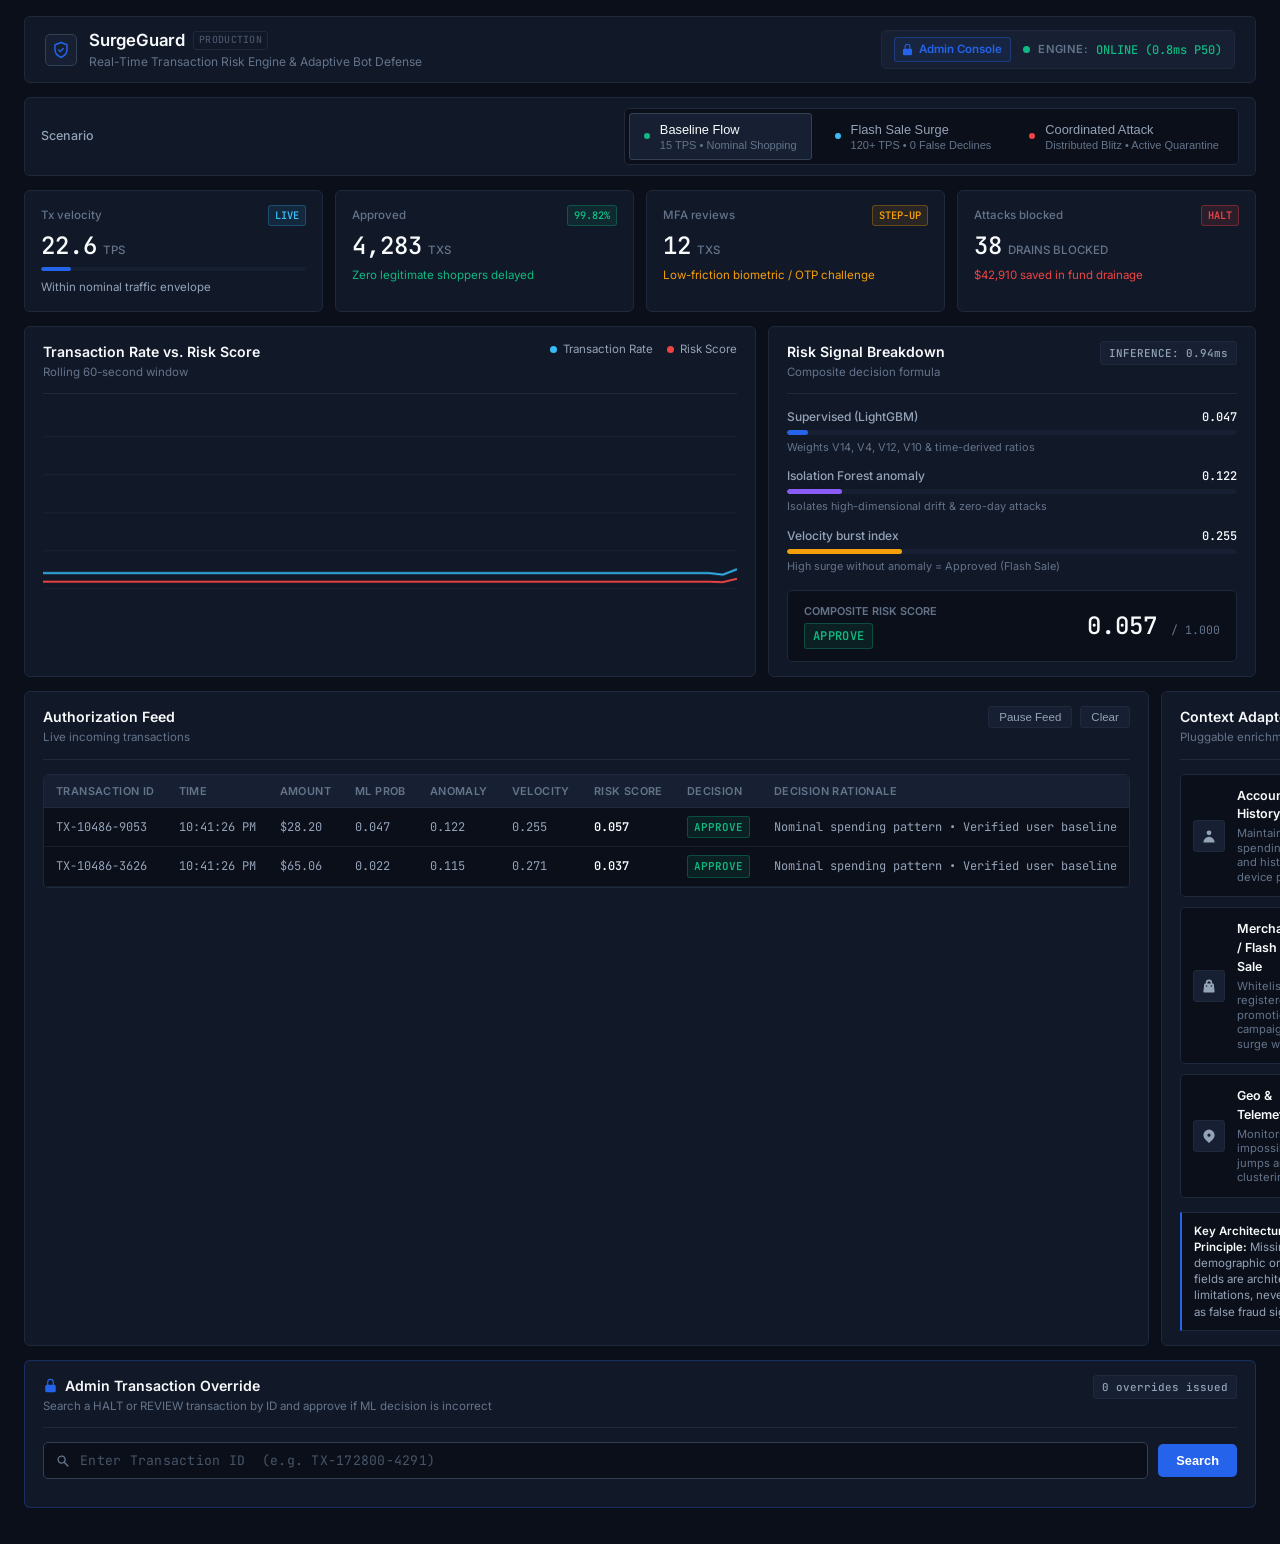
==== src/dashboard/index.html @ 021e2d65 "According to the final requirements" ====
<!DOCTYPE html>
<html lang="en">
<head>
  <meta charset="UTF-8" />
  <meta name="viewport" content="width=device-width, initial-scale=1.0" />
  <title>Securing the Surge — Real-Time Transaction Intelligence</title>
  <link rel="preconnect" href="https://fonts.googleapis.com">
  <link rel="preconnect" href="https://fonts.gstatic.com" crossorigin>
  <link href="https://fonts.googleapis.com/css2?family=Inter:wght@400;500;600;700&family=JetBrains+Mono:wght@400;500;600&display=swap" rel="stylesheet">
  <link rel="stylesheet" href="style.css" />
</head>
<body class="dark-theme">
  <!-- Top Navigation Bar -->
  <header class="navbar">
    <div class="nav-brand">
      <div class="brand-shield" aria-hidden="true">
        <svg viewBox="0 0 24 24" fill="none" stroke="currentColor" stroke-width="2" stroke-linecap="round" stroke-linejoin="round">
          <path d="M12 22s8-4 8-10V5l-8-3-8 3v7c0 6 8 10 8 10z"/>
          <path d="m9 12 2 2 4-4"/>
        </svg>
      </div>
      <div class="brand-text">
        <div class="brand-title-row">
          <h1 class="brand-title">SurgeGuard</h1>
          <span class="brand-env-tag">PRODUCTION</span>
        </div>
        <p class="brand-subtitle">Real-Time Transaction Risk Engine & Adaptive Bot Defense</p>
      </div>
    </div>

    <!-- System Status Bar -->
    <div class="system-status">
      <a id="adminConsoleLink" href="/admin" class="admin-console-link" title="Open Admin Override Console">
        <svg viewBox="0 0 20 20" fill="currentColor" width="13" height="13" aria-hidden="true">
          <path fill-rule="evenodd" d="M10 1a4.5 4.5 0 00-4.5 4.5V9H5a2 2 0 00-2 2v6a2 2 0 002 2h10a2 2 0 002-2v-6a2 2 0 00-2-2h-.5V5.5A4.5 4.5 0 0010 1zm3 8V5.5a3 3 0 10-6 0V9h6z" clip-rule="evenodd" />
        </svg>
        Admin Console
      </a>
      <span class="status-indicator-dot"></span>
      <span class="status-label">ENGINE:</span>
      <span id="engineStatusBadge" class="status-badge">ONLINE (0.8ms P50)</span>
    </div>
  </header>

  <!-- Scenario Control Center Banner -->
  <section class="scenario-panel">
    <div class="scenario-header">
      <div class="scenario-intro">
        <div class="scenario-tag">Scenario</div>
      </div>
      <div class="scenario-buttons" role="tablist">
        <button id="btnScenarioNormal" class="btn-scenario active" data-scenario="normal" role="tab" aria-selected="true">
          <div class="btn-scenario-indicator"></div>
          <div class="btn-content">
            <span class="scenario-btn-name">Baseline Flow</span>
            <span class="scenario-btn-desc">15 TPS • Nominal Shopping</span>
          </div>
        </button>
        <button id="btnScenarioFlashSale" class="btn-scenario" data-scenario="flash_sale" role="tab" aria-selected="false">
          <div class="btn-scenario-indicator indicator-surge"></div>
          <div class="btn-content">
            <span class="scenario-btn-name">Flash Sale Surge</span>
            <span class="scenario-btn-desc">120+ TPS • 0 False Declines</span>
          </div>
        </button>
        <button id="btnScenarioBotAttack" class="btn-scenario" data-scenario="bot_attack" role="tab" aria-selected="false">
          <div class="btn-scenario-indicator indicator-attack"></div>
          <div class="btn-content">
            <span class="scenario-btn-name">Coordinated Attack</span>
            <span class="scenario-btn-desc">Distributed Blitz • Active Quarantine</span>
          </div>
        </button>
      </div>
    </div>
  </section>

  <!-- Key Metrics Dashboard Grid -->
  <main class="dashboard-grid">
    <!-- Row 1: KPI Summary Cards -->
    <div class="kpi-row">
      <div class="kpi-card" id="cardTps">
        <div class="kpi-header">
          <span class="kpi-label">Tx velocity</span>
          <span class="kpi-chip speed">LIVE</span>
        </div>
        <div class="kpi-value-row">
          <span id="kpiTpsValue" class="kpi-number">18.4</span>
          <span class="kpi-unit">TPS</span>
        </div>
        <div class="progress-bar-container">
          <div id="kpiTpsBar" class="progress-bar-fill" style="width: 15%"></div>
        </div>
        <span class="kpi-meta" id="kpiTpsMeta">Within normal nominal envelope</span>
      </div>

      <div class="kpi-card" id="cardApprovals">
        <div class="kpi-header">
          <span class="kpi-label">Approved</span>
          <span class="kpi-chip approved">99.82%</span>
        </div>
        <div class="kpi-value-row">
          <span id="kpiApprovedCount" class="kpi-number">4,281</span>
          <span class="kpi-unit">TXS</span>
        </div>
        <span class="kpi-meta text-emerald">Zero legitimate shoppers delayed</span>
      </div>

      <div class="kpi-card" id="cardReviews">
        <div class="kpi-header">
          <span class="kpi-label">MFA reviews</span>
          <span class="kpi-chip review">STEP-UP</span>
        </div>
        <div class="kpi-value-row">
          <span id="kpiReviewCount" class="kpi-number">12</span>
          <span class="kpi-unit">TXS</span>
        </div>
        <span class="kpi-meta text-amber">Low-friction biometric / OTP challenge</span>
      </div>

      <div class="kpi-card" id="cardHalted">
        <div class="kpi-header">
          <span class="kpi-label">Attacks blocked</span>
          <span class="kpi-chip halt">HALT</span>
        </div>
        <div class="kpi-value-row">
          <span id="kpiHaltedCount" class="kpi-number">38</span>
          <span class="kpi-unit">DRAINS BLOCKED</span>
        </div>
        <span class="kpi-meta text-rose" id="kpiProtectedAmount">$42,910 saved in fund drainage</span>
      </div>
    </div>

    <!-- Row 2: Live Visualization & Tri-Signal Breakdown -->
    <div class="viz-row">
      <!-- Live Velocity & Surge Stream Chart -->
      <div class="glass-panel stream-chart-panel">
        <div class="panel-header">
          <div>
            <h3 class="panel-title">Transaction Rate vs. Risk Score</h3>
            <p class="panel-subtitle">Rolling 60-second window</p>
          </div>
          <div class="chart-legend">
            <span class="legend-item"><span class="legend-dot dot-velocity"></span> Transaction Rate</span>
            <span class="legend-item"><span class="legend-dot dot-risk"></span> Risk Score</span>
          </div>
        </div>
        <div class="canvas-container">
          <canvas id="velocityCanvas" width="700" height="200"></canvas>
        </div>
      </div>

      <!-- Tri-Signal Adaptive Risk Decomposition -->
      <div class="glass-panel risk-engine-panel">
        <div class="panel-header">
          <div>
            <h3 class="panel-title">Risk Signal Breakdown</h3>
            <p class="panel-subtitle">Composite decision formula</p>
          </div>
          <div class="badge-tag">INFERENCE: 0.94ms</div>
        </div>

        <div class="signal-breakdown">
          <div class="signal-item">
            <div class="signal-label-row">
              <span class="signal-name">Supervised (LightGBM)</span>
              <span id="sigMlValue" class="signal-val">0.032</span>
            </div>
            <div class="signal-bar">
              <div id="sigMlBar" class="signal-bar-fill bar-cyan" style="width: 3.2%"></div>
            </div>
            <span class="signal-subtext">Weights V14, V4, V12, V10 & time-derived ratios</span>
          </div>

          <div class="signal-item">
            <div class="signal-label-row">
              <span class="signal-name">Isolation Forest anomaly</span>
              <span id="sigIsoValue" class="signal-val">0.081</span>
            </div>
            <div class="signal-bar">
              <div id="sigIsoBar" class="signal-bar-fill bar-purple" style="width: 8.1%"></div>
            </div>
            <span class="signal-subtext">Isolates high-dimensional drift & zero-day attacks</span>
          </div>

          <div class="signal-item">
            <div class="signal-label-row">
              <span class="signal-name">Velocity burst index</span>
              <span id="sigBurstValue" class="signal-val">0.120</span>
            </div>
            <div class="signal-bar">
              <div id="sigBurstBar" class="signal-bar-fill bar-gold" style="width: 12%"></div>
            </div>
            <span class="signal-subtext">High surge without anomaly = Approved (Flash Sale)</span>
          </div>
        </div>

        <!-- Composite Score Gauge -->
        <div class="composite-score-box">
          <div class="gauge-info">
            <span class="gauge-title">COMPOSITE RISK SCORE</span>
            <span id="gaugeDecisionBadge" class="decision-badge approve">APPROVE</span>
          </div>
          <div class="gauge-big-num">
            <span id="gaugeNumber">0.048</span>
            <span class="gauge-max">/ 1.000</span>
          </div>
        </div>
      </div>
    </div>

    <!-- Row 3: Live Transaction Inspection Stream & Context Adapters -->
    <div class="stream-row">
      <!-- Live Ledger -->
      <div class="glass-panel ledger-panel">
        <div class="panel-header">
          <div>
            <h3 class="panel-title">Authorization Feed</h3>
            <p class="panel-subtitle">Live incoming transactions</p>
          </div>
          <div class="feed-controls">
            <button id="btnPauseStream" class="btn-action">Pause Feed</button>
            <button id="btnClearLedger" class="btn-action">Clear</button>
          </div>
        </div>

        <div class="table-container">
          <table class="ledger-table" id="transactionTable">
            <thead>
              <tr>
                <th>TRANSACTION ID</th>
                <th>TIME</th>
                <th>AMOUNT</th>
                <th>ML PROB</th>
                <th>ANOMALY</th>
                <th>VELOCITY</th>
                <th>RISK SCORE</th>
                <th>DECISION</th>
                <th>DECISION RATIONALE</th>
              </tr>
            </thead>
            <tbody id="transactionTableBody">
              <!-- Dynamically populated by app.js -->
            </tbody>
          </table>
        </div>
      </div>

      <!-- Context Adapters Architecture Card -->
      <div class="glass-panel context-adapters-panel">
        <div class="panel-header">
          <div>
            <h3 class="panel-title">Context Adapters</h3>
            <p class="panel-subtitle">Pluggable enrichment modules</p>
          </div>
        </div>
        <div class="adapter-list">
          <div class="adapter-card active">
            <div class="adapter-icon" aria-hidden="true">
              <svg viewBox="0 0 20 20" fill="currentColor" width="16" height="16">
                <path fill-rule="evenodd" d="M10 9a3 3 0 100-6 3 3 0 000 6zm-7 9a7 7 0 1114 0H3z" clip-rule="evenodd" />
              </svg>
            </div>
            <div class="adapter-info">
              <div class="adapter-title-row">
                <span class="adapter-name">Account History</span>
                <span class="adapter-status">READY</span>
              </div>
              <p class="adapter-desc">Maintains user spending baselines and historical device pairings.</p>
            </div>
          </div>

          <div class="adapter-card active">
            <div class="adapter-icon" aria-hidden="true">
              <svg viewBox="0 0 20 20" fill="currentColor" width="16" height="16">
                <path fill-rule="evenodd" d="M10 2a4 4 0 00-4 4v1H5a1 1 0 00-.994.89l-1 9A1 1 0 004 18h12a1 1 0 00.994-1.11l-1-9A1 1 0 0015 7h-1V6a4 4 0 00-4-4zm2 5V6a2 2 0 10-4 0v1h4zm-6 3a1 1 0 112 0 1 1 0 01-2 0zm7-1a1 1 0 100 2 1 1 0 000-2z" clip-rule="evenodd" />
              </svg>
            </div>
            <div class="adapter-info">
              <div class="adapter-title-row">
                <span class="adapter-name">Merchant / Flash Sale</span>
                <span class="adapter-status status-active">ACTIVE</span>
              </div>
              <p class="adapter-desc">Whitelists registered promotional campaigns and surge windows.</p>
            </div>
          </div>

          <div class="adapter-card active">
            <div class="adapter-icon" aria-hidden="true">
              <svg viewBox="0 0 20 20" fill="currentColor" width="16" height="16">
                <path fill-rule="evenodd" d="M5.05 4.05a7 7 0 119.9 9.9L10 18.9l-4.95-4.95a7 7 0 010-9.9zM10 11a2 2 0 100-4 2 2 0 000 4z" clip-rule="evenodd" />
              </svg>
            </div>
            <div class="adapter-info">
              <div class="adapter-title-row">
                <span class="adapter-name">Geo &amp; Telemetry</span>
                <span class="adapter-status">READY</span>
              </div>
              <p class="adapter-desc">Monitors ASN impossible-speed jumps and proxy clustering.</p>
            </div>
          </div>
        </div>

        <div class="architecture-note">
          <strong>Key Architectural Principle:</strong> Missing demographic or relational fields are architectural limitations, never penalized as false fraud signals.
        </div>
      </div>
    </div>

    <!-- Row 4: Admin Override Panel -->
    <div class="admin-override-section">
      <div class="glass-panel admin-panel">
        <div class="panel-header">
          <div>
            <h3 class="panel-title admin-panel-title">
              <svg class="admin-panel-icon" viewBox="0 0 20 20" fill="currentColor" width="15" height="15" aria-hidden="true">
                <path fill-rule="evenodd" d="M10 1a4.5 4.5 0 00-4.5 4.5V9H5a2 2 0 00-2 2v6a2 2 0 002 2h10a2 2 0 002-2v-6a2 2 0 00-2-2h-.5V5.5A4.5 4.5 0 0010 1zm3 8V5.5a3 3 0 10-6 0V9h6z" clip-rule="evenodd" />
              </svg>
              Admin Transaction Override
            </h3>
            <p class="panel-subtitle">Search a HALT or REVIEW transaction by ID and approve if ML decision is incorrect</p>
          </div>
          <div class="badge-tag" id="adminOverrideCount">0 overrides issued</div>
        </div>

        <!-- Search Row -->
        <div class="admin-search-row">
          <div class="admin-search-input-wrap">
            <svg class="search-icon" viewBox="0 0 20 20" fill="currentColor" width="14" height="14" aria-hidden="true">
              <path fill-rule="evenodd" d="M8 4a4 4 0 100 8 4 4 0 000-8zM2 8a6 6 0 1110.89 3.476l4.817 4.817a1 1 0 01-1.414 1.414l-4.816-4.816A6 6 0 012 8z" clip-rule="evenodd" />
            </svg>
            <input
              id="adminTxIdInput"
              class="admin-search-input"
              type="text"
              placeholder="Enter Transaction ID  (e.g. TX-172800-4291)"
              autocomplete="off"
              spellcheck="false"
            />
          </div>
          <button id="adminSearchBtn" class="btn-admin-search">
            <span id="adminSearchBtnLabel">Search</span>
          </button>
        </div>

        <!-- Result Card (hidden until a lookup is performed) -->
        <div id="adminResultCard" class="admin-result-card" style="display:none;">
          <div class="admin-result-header">
            <div class="admin-result-id-row">
              <span class="admin-result-tx-id" id="adminResultTxId">—</span>
              <span id="adminResultCurrentBadge" class="decision-badge halt">HALT</span>
            </div>
            <div class="admin-result-original-row">
              <span class="admin-result-label">Original ML decision:</span>
              <span id="adminResultOriginalDecision" class="admin-result-original-val">—</span>
            </div>
          </div>

          <div class="admin-result-signals">
            <div class="admin-signal-item">
              <span class="admin-signal-label">ML Fraud Prob</span>
              <span class="admin-signal-val" id="adminResML">—</span>
            </div>
            <div class="admin-signal-item">
              <span class="admin-signal-label">Anomaly Score</span>
              <span class="admin-signal-val" id="adminResAnomaly">—</span>
            </div>
            <div class="admin-signal-item">
              <span class="admin-signal-label">Risk Score</span>
              <span class="admin-signal-val" id="adminResRisk">—</span>
            </div>
            <div class="admin-signal-item">
              <span class="admin-signal-label">Velocity Index</span>
              <span class="admin-signal-val" id="adminResVelocity">—</span>
            </div>
            <div class="admin-signal-item">
              <span class="admin-signal-label">Flagged At (UTC)</span>
              <span class="admin-signal-val" id="adminResFlaggedAt">—</span>
            </div>
            <div class="admin-signal-item">
              <span class="admin-signal-label">Admin Approved</span>
              <span class="admin-signal-val" id="adminResApprovedStatus">No</span>
            </div>
          </div>

          <div class="admin-result-reasons" id="adminResultReasonsWrap">
            <span class="admin-result-label">ML Rationale:</span>
            <ul id="adminResultReasonsList" class="admin-reasons-list"></ul>
          </div>

          <div class="admin-action-row">
            <button id="adminApproveBtn" class="btn-admin-approve">
              <svg viewBox="0 0 20 20" fill="currentColor" width="14" height="14" aria-hidden="true">
                <path fill-rule="evenodd" d="M16.707 5.293a1 1 0 010 1.414l-8 8a1 1 0 01-1.414 0l-4-4a1 1 0 011.414-1.414L8 12.586l7.293-7.293a1 1 0 011.414 0z" clip-rule="evenodd" />
              </svg>
              <span id="adminApproveBtnLabel">Approve Transaction</span>
            </button>
            <span id="adminApproveStatus" class="admin-approve-status"></span>
          </div>
        </div>

        <!-- Error / Info message -->
        <div id="adminMessage" class="admin-message" style="display:none;"></div>
      </div>
    </div>
  </main>

  <script src="app.js"></script>
</body>
</html>
---- src/dashboard/style.css ----
/* -------------------------------------------------------------
   SurgeGuard — Professional Enterprise Transaction Risk Console
   Restrained, high-contrast, human-designed fintech dashboard
   ------------------------------------------------------------- */

:root {
  /* Core Neutral Palette (Solid, High Contrast) */
  --bg-page: #0b0f19;
  --bg-surface: #111827;
  --bg-elevated: #162032;
  --bg-hover: #1c283f;
  
  --border-subtle: #1e293b;
  --border-strong: #334155;
  --border-focus: #3b82f6;

  /* Restrained Functional Semantic Colors (Non-Neon) */
  --primary: #2563eb;
  --primary-hover: #1d4ed8;
  --primary-subtle: rgba(37, 99, 235, 0.12);

  --color-approved: #10b981;
  --bg-approved: rgba(16, 185, 129, 0.10);
  --border-approved: rgba(16, 185, 129, 0.30);

  --color-review: #f59e0b;
  --bg-review: rgba(245, 158, 11, 0.10);
  --border-review: rgba(245, 158, 11, 0.30);

  --color-halt: #ef4444;
  --bg-halt: rgba(239, 68, 68, 0.12);
  --border-halt: rgba(239, 68, 68, 0.35);

  --color-velocity: #38bdf8;
  --bg-velocity: rgba(56, 189, 248, 0.10);

  /* Typography Colors */
  --text-primary: #f8fafc;
  --text-secondary: #94a3b8;
  --text-tertiary: #64748b;
  --text-disabled: #475569;

  /* Typography Stack */
  --font-sans: 'Inter', system-ui, -apple-system, BlinkMacSystemFont, 'Segoe UI', Roboto, sans-serif;
  --font-mono: 'JetBrains Mono', 'SFMono-Regular', Consolas, monospace;

  /* Restrained Geometry (No giant pill shapes) */
  --radius-sm: 3px;
  --radius-md: 5px;
  --radius-lg: 6px;

  /* Elevation (Crisp 1px border with minimal flat shadow) */
  --shadow-sm: 0 1px 2px 0 rgba(0, 0, 0, 0.3);
}

* {
  box-sizing: border-box;
  margin: 0;
  padding: 0;
}

body.dark-theme {
  background-color: var(--bg-page);
  color: var(--text-primary);
  font-family: var(--font-sans);
  font-size: 14px;
  line-height: 1.5;
  min-height: 100vh;
  padding: 16px 24px 36px;
  -webkit-font-smoothing: antialiased;
  -moz-osx-font-smoothing: grayscale;
}

/* Main content grid — no extra styling, just structure */
.dashboard-grid {
  display: flex;
  flex-direction: column;
  gap: 0;
}

/* -------------------------------------------------------------
   Top Navigation Bar (Clean & Professional)
   ------------------------------------------------------------- */
.navbar {
  display: flex;
  justify-content: space-between;
  align-items: center;
  background: var(--bg-surface);
  border: 1px solid var(--border-subtle);
  border-radius: var(--radius-lg);
  padding: 11px 20px;
  margin-bottom: 14px;
  box-shadow: none;
}

.nav-brand {
  display: flex;
  align-items: center;
  gap: 12px;
}

.brand-shield {
  width: 32px;
  height: 32px;
  background: var(--bg-elevated);
  border: 1px solid var(--border-strong);
  border-radius: var(--radius-md);
  display: flex;
  align-items: center;
  justify-content: center;
  color: var(--primary);
}

.brand-shield svg {
  width: 18px;
  height: 18px;
}

.brand-title-row {
  display: flex;
  align-items: center;
  gap: 8px;
}

.brand-title {
  font-size: 1.05rem;
  font-weight: 600;
  color: var(--text-primary);
  letter-spacing: -0.2px;
}

.brand-env-tag {
  font-family: var(--font-mono);
  font-size: 0.62rem;
  font-weight: 500;
  padding: 1px 5px;
  border-radius: var(--radius-sm);
  background: transparent;
  color: var(--text-disabled);
  border: 1px solid var(--border-subtle);
  letter-spacing: 0.3px;
}

.brand-subtitle {
  font-size: 0.75rem;
  color: var(--text-tertiary);
  font-weight: 400;
}

.system-status {
  display: flex;
  align-items: center;
  gap: 8px;
  background: var(--bg-elevated);
  padding: 6px 12px;
  border-radius: var(--radius-md);
  border: 1px solid var(--border-subtle);
}

.admin-console-link {
  display: flex;
  align-items: center;
  gap: 5px;
  font-size: 0.72rem;
  font-weight: 600;
  color: var(--primary);
  text-decoration: none;
  padding: 3px 8px 3px 6px;
  border-radius: var(--radius-sm);
  border: 1px solid rgba(37, 99, 235, 0.35);
  background: rgba(37, 99, 235, 0.08);
  transition: all 0.14s ease;
  margin-right: 4px;
}
.admin-console-link:hover {
  background: rgba(37, 99, 235, 0.18);
  border-color: var(--primary);
}

.status-indicator-dot {
  width: 7px;
  height: 7px;
  background-color: var(--color-approved);
  border-radius: 50%;
}

.status-label {
  font-size: 0.7rem;
  font-weight: 600;
  color: var(--text-tertiary);
  letter-spacing: 0.4px;
}

.status-badge {
  font-family: var(--font-mono);
  font-size: 0.75rem;
  font-weight: 500;
  color: var(--color-approved);
}

/* -------------------------------------------------------------
   Scenario Control Panel (Segmented Practical Toolbar)
   ------------------------------------------------------------- */
/* Scenario toolbar — a narrow strip, not a full card */
.scenario-panel {
  background: var(--bg-surface);
  border: 1px solid var(--border-subtle);
  border-radius: var(--radius-lg);
  padding: 10px 16px;
  margin-bottom: 14px;
  box-shadow: none;
}

.scenario-header {
  display: flex;
  justify-content: space-between;
  align-items: center;
  gap: 16px;
  flex-wrap: wrap;
}

/* Left side: just a short label, no h2 heading needed here */
.scenario-tag {
  font-size: 0.78rem;
  font-weight: 500;
  color: var(--text-secondary);
  letter-spacing: 0;
}

/* Hide the marketing heading/description — the buttons are self-explanatory */
.scenario-title { display: none; }
.scenario-desc { display: none; }

.scenario-buttons {
  display: flex;
  gap: 8px;
  background: var(--bg-page);
  padding: 4px;
  border-radius: var(--radius-md);
  border: 1px solid var(--border-subtle);
}

.btn-scenario {
  display: flex;
  align-items: center;
  gap: 10px;
  background: transparent;
  border: 1px solid transparent;
  color: var(--text-secondary);
  padding: 8px 14px;
  border-radius: var(--radius-sm);
  cursor: pointer;
  transition: all 0.15s ease;
  text-align: left;
}

.btn-scenario:hover {
  background: var(--bg-elevated);
  color: var(--text-primary);
}

.btn-scenario.active {
  background: var(--bg-elevated);
  border-color: var(--border-strong);
  color: var(--text-primary);
  box-shadow: none;
}

.btn-scenario-indicator {
  width: 6px;
  height: 6px;
  border-radius: 50%;
  background: var(--color-approved);
}

.btn-scenario-indicator.indicator-surge {
  background: var(--color-velocity);
}

.btn-scenario-indicator.indicator-attack {
  background: var(--color-halt);
}

.scenario-btn-name {
  display: block;
  font-weight: 500;
  font-size: 0.8rem;
  line-height: 1.2;
}

.scenario-btn-desc {
  display: block;
  font-size: 0.69rem;
  color: var(--text-tertiary);
  margin-top: 1px;
}

/* -------------------------------------------------------------
   KPI Summary Row
   ------------------------------------------------------------- */
.kpi-row {
  display: grid;
  grid-template-columns: repeat(4, 1fr);
  gap: 12px;
  margin-bottom: 14px;
}

@media (max-width: 1024px) {
  .kpi-row {
    grid-template-columns: repeat(2, 1fr);
  }
}

@media (max-width: 640px) {
  .kpi-row {
    grid-template-columns: 1fr;
  }
}

.kpi-card {
  background: var(--bg-surface);
  border: 1px solid var(--border-subtle);
  border-radius: var(--radius-lg);
  padding: 14px 16px;
  box-shadow: none;
}

.kpi-header {
  display: flex;
  justify-content: space-between;
  align-items: center;
  margin-bottom: 8px;
}

/* Sentence-case labels, no all-caps shouting */
.kpi-label {
  font-size: 0.72rem;
  font-weight: 500;
  color: var(--text-tertiary);
  letter-spacing: 0;
}

.kpi-chip {
  font-family: var(--font-mono);
  font-size: 0.65rem;
  font-weight: 600;
  padding: 2px 6px;
  border-radius: var(--radius-sm);
}

.kpi-chip.speed {
  background: var(--bg-velocity);
  color: var(--color-velocity);
  border: 1px solid rgba(56, 189, 248, 0.25);
}

.kpi-chip.approved {
  background: var(--bg-approved);
  color: var(--color-approved);
  border: 1px solid var(--border-approved);
}

.kpi-chip.review {
  background: var(--bg-review);
  color: var(--color-review);
  border: 1px solid var(--border-review);
}

.kpi-chip.halt {
  background: var(--bg-halt);
  color: var(--color-halt);
  border: 1px solid var(--border-halt);
}

.kpi-value-row {
  display: flex;
  align-items: baseline;
  gap: 6px;
  margin-bottom: 8px;
}

.kpi-number {
  font-family: var(--font-mono);
  font-size: 1.5rem;
  font-weight: 500;
  color: var(--text-primary);
  font-variant-numeric: tabular-nums;
  line-height: 1;
}

.kpi-unit {
  font-size: 0.72rem;
  font-weight: 500;
  color: var(--text-tertiary);
}

.progress-bar-container {
  height: 4px;
  background: var(--bg-elevated);
  border-radius: var(--radius-sm);
  overflow: hidden;
  margin-bottom: 8px;
}

.progress-bar-fill {
  height: 100%;
  background: var(--primary);
  border-radius: var(--radius-sm);
  transition: width 0.25s ease;
}

.kpi-meta {
  font-size: 0.72rem;
  color: var(--text-secondary);
  display: block;
}

.text-emerald { color: var(--color-approved); }
.text-amber { color: var(--color-review); }
.text-rose { color: var(--color-halt); }

/* -------------------------------------------------------------
   Viz & Signal Row
   ------------------------------------------------------------- */
.viz-row {
  display: grid;
  grid-template-columns: 1.5fr 1fr;
  gap: 12px;
  margin-bottom: 14px;
}

@media (max-width: 960px) {
  .viz-row {
    grid-template-columns: 1fr;
  }
}

.glass-panel {
  background: var(--bg-surface);
  border: 1px solid var(--border-subtle);
  border-radius: var(--radius-lg);
  padding: 14px 18px;
  box-shadow: none;
}

.panel-header {
  display: flex;
  justify-content: space-between;
  align-items: flex-start;
  margin-bottom: 14px;
  border-bottom: 1px solid var(--border-subtle);
  padding-bottom: 12px;
}

.panel-title {
  font-size: 0.88rem;
  font-weight: 600;
  color: var(--text-primary);
  margin-bottom: 2px;
}

.panel-subtitle {
  font-size: 0.72rem;
  color: var(--text-tertiary);
}

.chart-legend {
  display: flex;
  gap: 14px;
}

.legend-item {
  display: flex;
  align-items: center;
  gap: 6px;
  font-size: 0.72rem;
  color: var(--text-secondary);
}

.legend-dot {
  width: 7px;
  height: 7px;
  border-radius: 50%;
}

.dot-velocity { background: var(--color-velocity); }
.dot-risk { background: var(--color-halt); }

.canvas-container {
  width: 100%;
  height: 190px;
  position: relative;
}

canvas {
  width: 100% !important;
  height: 100% !important;
  display: block;
}

.badge-tag {
  font-family: var(--font-mono);
  font-size: 0.68rem;
  font-weight: 500;
  color: var(--text-secondary);
  background: var(--bg-elevated);
  padding: 3px 8px;
  border-radius: var(--radius-sm);
  border: 1px solid var(--border-subtle);
}

/* Signal Decomposition */
.signal-breakdown {
  display: flex;
  flex-direction: column;
  gap: 12px;
  margin-bottom: 16px;
}

.signal-item {
  display: flex;
  flex-direction: column;
  gap: 4px;
}

.signal-label-row {
  display: flex;
  justify-content: space-between;
  font-size: 0.75rem;
  font-weight: 500;
  color: var(--text-secondary);
}

.signal-val {
  font-family: var(--font-mono);
  color: var(--text-primary);
  font-variant-numeric: tabular-nums;
}

.signal-bar {
  height: 5px;
  background: var(--bg-elevated);
  border-radius: var(--radius-sm);
  overflow: hidden;
}

.signal-bar-fill {
  height: 100%;
  border-radius: var(--radius-sm);
  transition: width 0.2s ease;
}

.bar-cyan { background: var(--primary); }
.bar-purple { background: #8b5cf6; }
.bar-gold { background: var(--color-review); }

.signal-subtext {
  font-size: 0.68rem;
  color: var(--text-tertiary);
}

/* Composite Box */
.composite-score-box {
  background: var(--bg-page);
  border: 1px solid var(--border-subtle);
  border-radius: var(--radius-md);
  padding: 12px 16px;
  display: flex;
  justify-content: space-between;
  align-items: center;
}

.gauge-title {
  display: block;
  font-size: 0.68rem;
  font-weight: 600;
  color: var(--text-tertiary);
  margin-bottom: 4px;
}

.decision-badge {
  display: inline-block;
  font-family: var(--font-mono);
  font-size: 0.75rem;
  font-weight: 600;
  padding: 3px 8px;
  border-radius: var(--radius-sm);
  letter-spacing: 0.3px;
}

.decision-badge.approve {
  background: var(--bg-approved);
  color: var(--color-approved);
  border: 1px solid var(--border-approved);
}

.decision-badge.review {
  background: var(--bg-review);
  color: var(--color-review);
  border: 1px solid var(--border-review);
}

.decision-badge.halt {
  background: var(--bg-halt);
  color: var(--color-halt);
  border: 1px solid var(--border-halt);
}

.gauge-big-num {
  font-family: var(--font-mono);
  font-size: 1.5rem;
  font-weight: 500;
  font-variant-numeric: tabular-nums;
  color: var(--text-primary);
}

.gauge-max {
  font-size: 0.72rem;
  color: var(--text-tertiary);
  font-weight: 400;
}

/* -------------------------------------------------------------
   Stream Row & Table (Enterprise Log Styling)
   ------------------------------------------------------------- */
.stream-row {
  display: grid;
  grid-template-columns: 2fr 1fr;
  gap: 12px;
}

@media (max-width: 1080px) {
  .stream-row {
    grid-template-columns: 1fr;
  }
}

.feed-controls {
  display: flex;
  gap: 8px;
}

.btn-action {
  background: var(--bg-elevated);
  border: 1px solid var(--border-subtle);
  color: var(--text-secondary);
  font-size: 0.72rem;
  font-weight: 500;
  padding: 4px 10px;
  border-radius: var(--radius-sm);
  cursor: pointer;
  transition: all 0.15s ease;
}

.btn-action:hover {
  background: var(--bg-hover);
  border-color: var(--border-strong);
  color: var(--text-primary);
}

.table-container {
  max-height: 380px;
  overflow-y: auto;
  border: 1px solid var(--border-subtle);
  border-radius: var(--radius-md);
  background: var(--bg-page);
}

.ledger-table {
  width: 100%;
  border-collapse: collapse;
  font-size: 0.78rem;
  text-align: left;
}

.ledger-table th {
  background: var(--bg-elevated);
  position: sticky;
  top: 0;
  padding: 8px 12px;
  font-size: 0.68rem;
  font-weight: 600;
  color: var(--text-tertiary);
  letter-spacing: 0.4px;
  border-bottom: 1px solid var(--border-subtle);
  white-space: nowrap;
}

.ledger-table td {
  padding: 8px 12px;
  border-bottom: 1px solid rgba(30, 41, 59, 0.6);
  font-family: var(--font-mono);
  font-size: 0.75rem;
  color: var(--text-secondary);
  font-variant-numeric: tabular-nums;
  white-space: nowrap;
}

.ledger-table tbody tr {
  transition: background-color 0.1s ease;
}

.ledger-table tbody tr:hover {
  background: var(--bg-elevated);
}

.ledger-badge {
  display: inline-block;
  font-size: 0.68rem;
  font-weight: 600;
  padding: 2px 6px;
  border-radius: var(--radius-sm);
}

.ledger-badge.approve {
  background: var(--bg-approved);
  color: var(--color-approved);
  border: 1px solid var(--border-approved);
}

.ledger-badge.review {
  background: var(--bg-review);
  color: var(--color-review);
  border: 1px solid var(--border-review);
}

.ledger-badge.halt {
  background: var(--bg-halt);
  color: var(--color-halt);
  border: 1px solid var(--border-halt);
}

/* Context Adapters Panel */
.adapter-list {
  display: flex;
  flex-direction: column;
  gap: 10px;
  margin-bottom: 14px;
}

.adapter-card {
  display: flex;
  gap: 12px;
  align-items: center;
  background: var(--bg-page);
  border: 1px solid var(--border-subtle);
  border-radius: var(--radius-md);
  padding: 12px;
}

.adapter-icon {
  width: 32px;
  height: 32px;
  background: var(--bg-elevated);
  border: 1px solid var(--border-subtle);
  border-radius: var(--radius-sm);
  display: flex;
  align-items: center;
  justify-content: center;
  color: var(--text-secondary);
  flex-shrink: 0;
}

.adapter-info {
  flex: 1;
}

.adapter-title-row {
  display: flex;
  justify-content: space-between;
  align-items: center;
  margin-bottom: 2px;
}

.adapter-name {
  font-weight: 600;
  font-size: 0.78rem;
  color: var(--text-primary);
}

/* READY = muted neutral, ACTIVE = green */
.adapter-status {
  font-family: var(--font-mono);
  font-size: 0.62rem;
  font-weight: 500;
  color: var(--text-tertiary);
  background: transparent;
  padding: 1px 5px;
  border-radius: var(--radius-sm);
  border: 1px solid var(--border-subtle);
}

.adapter-status.status-active {
  color: var(--color-approved);
  background: var(--bg-approved);
  border-color: var(--border-approved);
}

.adapter-desc {
  font-size: 0.7rem;
  color: var(--text-tertiary);
  line-height: 1.3;
}

.architecture-note {
  background: var(--bg-page);
  border-left: 2px solid var(--primary);
  border-top: 1px solid var(--border-subtle);
  border-right: 1px solid var(--border-subtle);
  border-bottom: 1px solid var(--border-subtle);
  padding: 10px 12px;
  border-radius: 0 var(--radius-sm) var(--radius-sm) 0;
  font-size: 0.72rem;
  color: var(--text-secondary);
  line-height: 1.4;
}

.architecture-note strong {
  color: var(--text-primary);
  font-weight: 600;
}

/* -------------------------------------------------------------
   Admin Override Panel
   ------------------------------------------------------------- */
.admin-override-section {
  margin-top: 14px;
}

.admin-panel {
  border-color: rgba(37, 99, 235, 0.3);
}

.admin-panel-title {
  display: flex;
  align-items: center;
  gap: 7px;
}

.admin-panel-icon {
  color: var(--primary);
  flex-shrink: 0;
}

/* Search Row */
.admin-search-row {
  display: flex;
  gap: 10px;
  align-items: center;
  margin-bottom: 14px;
}

.admin-search-input-wrap {
  flex: 1;
  display: flex;
  align-items: center;
  gap: 10px;
  background: var(--bg-page);
  border: 1px solid var(--border-strong);
  border-radius: var(--radius-md);
  padding: 0 12px;
  transition: border-color 0.15s ease;
}

.admin-search-input-wrap:focus-within {
  border-color: var(--border-focus);
}

.search-icon {
  color: var(--text-tertiary);
  flex-shrink: 0;
}

.admin-search-input {
  flex: 1;
  background: transparent;
  border: none;
  outline: none;
  color: var(--text-primary);
  font-family: var(--font-mono);
  font-size: 0.82rem;
  padding: 9px 0;
  letter-spacing: 0.02em;
}

.admin-search-input::placeholder {
  color: var(--text-disabled);
  font-family: var(--font-mono);
}

.btn-admin-search {
  background: var(--primary);
  color: #fff;
  border: none;
  padding: 9px 18px;
  border-radius: var(--radius-md);
  font-size: 0.8rem;
  font-weight: 600;
  cursor: pointer;
  transition: background 0.15s ease, opacity 0.15s;
  white-space: nowrap;
}

.btn-admin-search:hover {
  background: var(--primary-hover);
}

.btn-admin-search:disabled {
  opacity: 0.5;
  cursor: not-allowed;
}

/* Result Card */
.admin-result-card {
  background: var(--bg-page);
  border: 1px solid var(--border-strong);
  border-radius: var(--radius-md);
  padding: 16px;
  animation: fadeSlideIn 0.2s ease;
}

@keyframes fadeSlideIn {
  from { opacity: 0; transform: translateY(-6px); }
  to   { opacity: 1; transform: translateY(0);    }
}

.admin-result-header {
  margin-bottom: 14px;
  padding-bottom: 12px;
  border-bottom: 1px solid var(--border-subtle);
}

.admin-result-id-row {
  display: flex;
  align-items: center;
  gap: 10px;
  margin-bottom: 6px;
}

.admin-result-tx-id {
  font-family: var(--font-mono);
  font-size: 0.95rem;
  font-weight: 600;
  color: var(--text-primary);
  letter-spacing: 0.04em;
}

.admin-result-original-row {
  display: flex;
  align-items: center;
  gap: 8px;
}

.admin-result-label {
  font-size: 0.72rem;
  color: var(--text-tertiary);
  font-weight: 500;
}

.admin-result-original-val {
  font-family: var(--font-mono);
  font-size: 0.72rem;
  color: var(--text-secondary);
}

/* Signals Grid */
.admin-result-signals {
  display: grid;
  grid-template-columns: repeat(6, 1fr);
  gap: 10px;
  margin-bottom: 14px;
}

@media (max-width: 1100px) {
  .admin-result-signals { grid-template-columns: repeat(3, 1fr); }
}

@media (max-width: 640px) {
  .admin-result-signals { grid-template-columns: repeat(2, 1fr); }
}

.admin-signal-item {
  background: var(--bg-elevated);
  border: 1px solid var(--border-subtle);
  border-radius: var(--radius-sm);
  padding: 8px 10px;
  display: flex;
  flex-direction: column;
  gap: 4px;
}

.admin-signal-label {
  font-size: 0.65rem;
  color: var(--text-tertiary);
  font-weight: 500;
  letter-spacing: 0.2px;
  text-transform: uppercase;
}

.admin-signal-val {
  font-family: var(--font-mono);
  font-size: 0.82rem;
  font-weight: 600;
  color: var(--text-primary);
  font-variant-numeric: tabular-nums;
}

/* Reasons List */
.admin-result-reasons {
  margin-bottom: 16px;
  display: flex;
  flex-direction: column;
  gap: 6px;
}

.admin-reasons-list {
  list-style: none;
  padding: 0;
  display: flex;
  flex-direction: column;
  gap: 4px;
}

.admin-reasons-list li {
  font-size: 0.75rem;
  color: var(--text-secondary);
  padding-left: 14px;
  position: relative;
}

.admin-reasons-list li::before {
  content: '›';
  position: absolute;
  left: 2px;
  color: var(--text-tertiary);
}

/* Approve Action Row */
.admin-action-row {
  display: flex;
  align-items: center;
  gap: 14px;
}

.btn-admin-approve {
  display: flex;
  align-items: center;
  gap: 7px;
  background: rgba(16, 185, 129, 0.12);
  color: var(--color-approved);
  border: 1px solid var(--border-approved);
  padding: 8px 16px;
  border-radius: var(--radius-md);
  font-size: 0.8rem;
  font-weight: 600;
  cursor: pointer;
  transition: background 0.15s ease, box-shadow 0.15s ease;
}

.btn-admin-approve:hover:not(:disabled) {
  background: rgba(16, 185, 129, 0.22);
  box-shadow: 0 0 0 1px var(--color-approved);
}

.btn-admin-approve:disabled {
  opacity: 0.4;
  cursor: not-allowed;
}

.admin-approve-status {
  font-size: 0.75rem;
  color: var(--color-approved);
  font-family: var(--font-mono);
}

/* Error / Info Message Banner */
.admin-message {
  margin-top: 10px;
  padding: 10px 14px;
  border-radius: var(--radius-md);
  font-size: 0.78rem;
  font-family: var(--font-mono);
}

.admin-message.error {
  background: var(--bg-halt);
  color: var(--color-halt);
  border: 1px solid var(--border-halt);
}

.admin-message.info {
  background: rgba(37, 99, 235, 0.10);
  color: #93c5fd;
  border: 1px solid rgba(37, 99, 235, 0.30);
}

/* Decision badge — approved variant (for result card header) */
.decision-badge.approve {
  background: var(--bg-approved);
  color: var(--color-approved);
  border: 1px solid var(--border-approved);
}
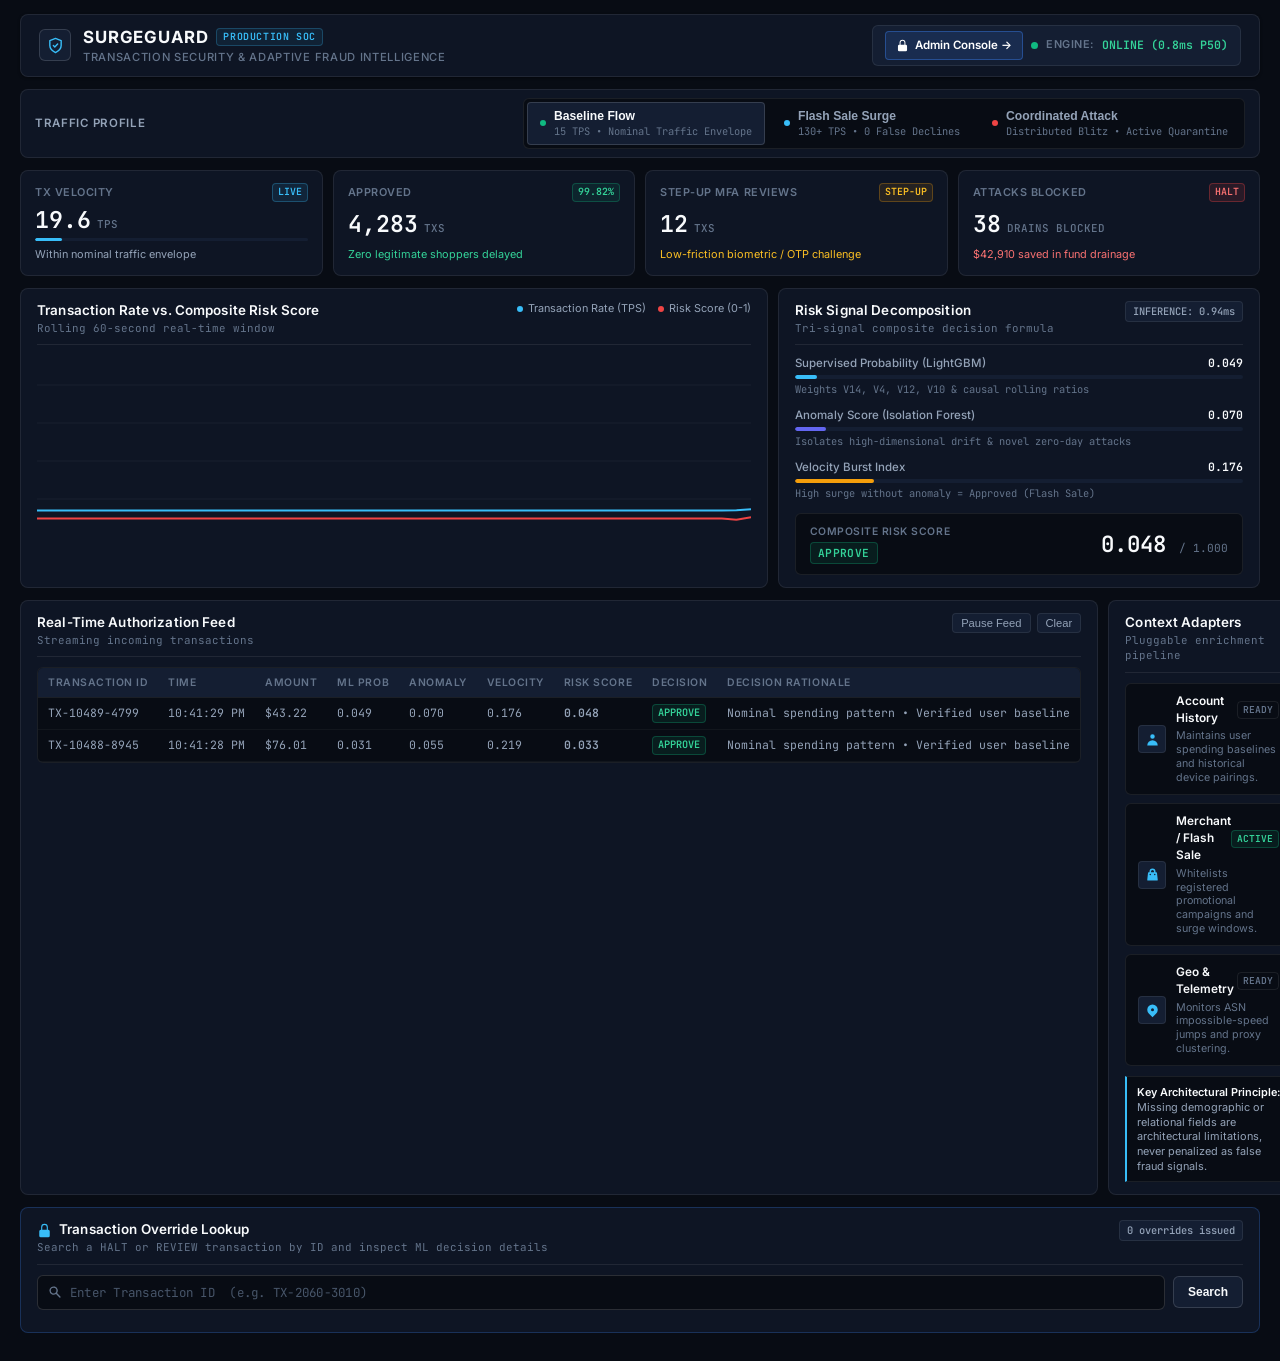
==== commit 22d798f1: "hehe" ====
--- a/src/dashboard/index.html
+++ b/src/dashboard/index.html
@@ -3,13 +3,15 @@
 <head>
   <meta charset="UTF-8" />
   <meta name="viewport" content="width=device-width, initial-scale=1.0" />
-  <title>Securing the Surge — Real-Time Transaction Intelligence</title>
+  <title>SurgeGuard — Real-Time Transaction Security &amp; Fraud Intelligence</title>
+  <meta name="description" content="Production fraud intelligence engine protecting digital transactions during peak e-commerce surge events." />
   <link rel="preconnect" href="https://fonts.googleapis.com">
   <link rel="preconnect" href="https://fonts.gstatic.com" crossorigin>
   <link href="https://fonts.googleapis.com/css2?family=Inter:wght@400;500;600;700&family=JetBrains+Mono:wght@400;500;600&display=swap" rel="stylesheet">
   <link rel="stylesheet" href="style.css" />
 </head>
 <body class="dark-theme">
+
   <!-- Top Navigation Bar -->
   <header class="navbar">
     <div class="nav-brand">
@@ -22,19 +24,19 @@
       <div class="brand-text">
         <div class="brand-title-row">
           <h1 class="brand-title">SurgeGuard</h1>
-          <span class="brand-env-tag">PRODUCTION</span>
-        </div>
-        <p class="brand-subtitle">Real-Time Transaction Risk Engine & Adaptive Bot Defense</p>
-      </div>
-    </div>
-
-    <!-- System Status Bar -->
+          <span class="brand-env-tag">PRODUCTION SOC</span>
+        </div>
+        <p class="brand-subtitle">TRANSACTION SECURITY &amp; ADAPTIVE FRAUD INTELLIGENCE</p>
+      </div>
+    </div>
+
+    <!-- Live Telemetry Status Bar -->
     <div class="system-status">
-      <a id="adminConsoleLink" href="/admin" class="admin-console-link" title="Open Admin Override Console">
+      <a id="adminConsoleLink" href="/admin" class="admin-console-link" title="Open Fraud Operations &amp; Admin Override Console">
         <svg viewBox="0 0 20 20" fill="currentColor" width="13" height="13" aria-hidden="true">
           <path fill-rule="evenodd" d="M10 1a4.5 4.5 0 00-4.5 4.5V9H5a2 2 0 00-2 2v6a2 2 0 002 2h10a2 2 0 002-2v-6a2 2 0 00-2-2h-.5V5.5A4.5 4.5 0 0010 1zm3 8V5.5a3 3 0 10-6 0V9h6z" clip-rule="evenodd" />
         </svg>
-        Admin Console
+        Admin Console &#8594;
       </a>
       <span class="status-indicator-dot"></span>
       <span class="status-label">ENGINE:</span>
@@ -46,21 +48,21 @@
   <section class="scenario-panel">
     <div class="scenario-header">
       <div class="scenario-intro">
-        <div class="scenario-tag">Scenario</div>
+        <span class="scenario-tag">Traffic Profile</span>
       </div>
       <div class="scenario-buttons" role="tablist">
         <button id="btnScenarioNormal" class="btn-scenario active" data-scenario="normal" role="tab" aria-selected="true">
           <div class="btn-scenario-indicator"></div>
           <div class="btn-content">
             <span class="scenario-btn-name">Baseline Flow</span>
-            <span class="scenario-btn-desc">15 TPS • Nominal Shopping</span>
+            <span class="scenario-btn-desc">15 TPS • Nominal Traffic Envelope</span>
           </div>
         </button>
         <button id="btnScenarioFlashSale" class="btn-scenario" data-scenario="flash_sale" role="tab" aria-selected="false">
           <div class="btn-scenario-indicator indicator-surge"></div>
           <div class="btn-content">
             <span class="scenario-btn-name">Flash Sale Surge</span>
-            <span class="scenario-btn-desc">120+ TPS • 0 False Declines</span>
+            <span class="scenario-btn-desc">130+ TPS • 0 False Declines</span>
           </div>
         </button>
         <button id="btnScenarioBotAttack" class="btn-scenario" data-scenario="bot_attack" role="tab" aria-selected="false">
@@ -80,7 +82,7 @@
     <div class="kpi-row">
       <div class="kpi-card" id="cardTps">
         <div class="kpi-header">
-          <span class="kpi-label">Tx velocity</span>
+          <span class="kpi-label">Tx Velocity</span>
           <span class="kpi-chip speed">LIVE</span>
         </div>
         <div class="kpi-value-row">
@@ -90,7 +92,7 @@
         <div class="progress-bar-container">
           <div id="kpiTpsBar" class="progress-bar-fill" style="width: 15%"></div>
         </div>
-        <span class="kpi-meta" id="kpiTpsMeta">Within normal nominal envelope</span>
+        <span class="kpi-meta" id="kpiTpsMeta">Within nominal nominal envelope</span>
       </div>
 
       <div class="kpi-card" id="cardApprovals">
@@ -107,7 +109,7 @@
 
       <div class="kpi-card" id="cardReviews">
         <div class="kpi-header">
-          <span class="kpi-label">MFA reviews</span>
+          <span class="kpi-label">Step-Up MFA Reviews</span>
           <span class="kpi-chip review">STEP-UP</span>
         </div>
         <div class="kpi-value-row">
@@ -119,7 +121,7 @@
 
       <div class="kpi-card" id="cardHalted">
         <div class="kpi-header">
-          <span class="kpi-label">Attacks blocked</span>
+          <span class="kpi-label">Attacks Blocked</span>
           <span class="kpi-chip halt">HALT</span>
         </div>
         <div class="kpi-value-row">
@@ -136,16 +138,16 @@
       <div class="glass-panel stream-chart-panel">
         <div class="panel-header">
           <div>
-            <h3 class="panel-title">Transaction Rate vs. Risk Score</h3>
-            <p class="panel-subtitle">Rolling 60-second window</p>
+            <h3 class="panel-title">Transaction Rate vs. Composite Risk Score</h3>
+            <p class="panel-subtitle">Rolling 60-second real-time window</p>
           </div>
           <div class="chart-legend">
-            <span class="legend-item"><span class="legend-dot dot-velocity"></span> Transaction Rate</span>
-            <span class="legend-item"><span class="legend-dot dot-risk"></span> Risk Score</span>
+            <span class="legend-item"><span class="legend-dot dot-velocity"></span> Transaction Rate (TPS)</span>
+            <span class="legend-item"><span class="legend-dot dot-risk"></span> Risk Score (0-1)</span>
           </div>
         </div>
         <div class="canvas-container">
-          <canvas id="velocityCanvas" width="700" height="200"></canvas>
+          <canvas id="velocityCanvas" width="700" height="180"></canvas>
         </div>
       </div>
 
@@ -153,8 +155,8 @@
       <div class="glass-panel risk-engine-panel">
         <div class="panel-header">
           <div>
-            <h3 class="panel-title">Risk Signal Breakdown</h3>
-            <p class="panel-subtitle">Composite decision formula</p>
+            <h3 class="panel-title">Risk Signal Decomposition</h3>
+            <p class="panel-subtitle">Tri-signal composite decision formula</p>
           </div>
           <div class="badge-tag">INFERENCE: 0.94ms</div>
         </div>
@@ -162,29 +164,29 @@
         <div class="signal-breakdown">
           <div class="signal-item">
             <div class="signal-label-row">
-              <span class="signal-name">Supervised (LightGBM)</span>
+              <span class="signal-name">Supervised Probability (LightGBM)</span>
               <span id="sigMlValue" class="signal-val">0.032</span>
             </div>
             <div class="signal-bar">
               <div id="sigMlBar" class="signal-bar-fill bar-cyan" style="width: 3.2%"></div>
             </div>
-            <span class="signal-subtext">Weights V14, V4, V12, V10 & time-derived ratios</span>
+            <span class="signal-subtext">Weights V14, V4, V12, V10 &amp; causal rolling ratios</span>
           </div>
 
           <div class="signal-item">
             <div class="signal-label-row">
-              <span class="signal-name">Isolation Forest anomaly</span>
+              <span class="signal-name">Anomaly Score (Isolation Forest)</span>
               <span id="sigIsoValue" class="signal-val">0.081</span>
             </div>
             <div class="signal-bar">
               <div id="sigIsoBar" class="signal-bar-fill bar-purple" style="width: 8.1%"></div>
             </div>
-            <span class="signal-subtext">Isolates high-dimensional drift & zero-day attacks</span>
+            <span class="signal-subtext">Isolates high-dimensional drift &amp; novel zero-day attacks</span>
           </div>
 
           <div class="signal-item">
             <div class="signal-label-row">
-              <span class="signal-name">Velocity burst index</span>
+              <span class="signal-name">Velocity Burst Index</span>
               <span id="sigBurstValue" class="signal-val">0.120</span>
             </div>
             <div class="signal-bar">
@@ -197,7 +199,7 @@
         <!-- Composite Score Gauge -->
         <div class="composite-score-box">
           <div class="gauge-info">
-            <span class="gauge-title">COMPOSITE RISK SCORE</span>
+            <span class="gauge-title">Composite Risk Score</span>
             <span id="gaugeDecisionBadge" class="decision-badge approve">APPROVE</span>
           </div>
           <div class="gauge-big-num">
@@ -214,8 +216,8 @@
       <div class="glass-panel ledger-panel">
         <div class="panel-header">
           <div>
-            <h3 class="panel-title">Authorization Feed</h3>
-            <p class="panel-subtitle">Live incoming transactions</p>
+            <h3 class="panel-title">Real-Time Authorization Feed</h3>
+            <p class="panel-subtitle">Streaming incoming transactions</p>
           </div>
           <div class="feed-controls">
             <button id="btnPauseStream" class="btn-action">Pause Feed</button>
@@ -250,13 +252,13 @@
         <div class="panel-header">
           <div>
             <h3 class="panel-title">Context Adapters</h3>
-            <p class="panel-subtitle">Pluggable enrichment modules</p>
+            <p class="panel-subtitle">Pluggable enrichment pipeline</p>
           </div>
         </div>
         <div class="adapter-list">
           <div class="adapter-card active">
             <div class="adapter-icon" aria-hidden="true">
-              <svg viewBox="0 0 20 20" fill="currentColor" width="16" height="16">
+              <svg viewBox="0 0 20 20" fill="currentColor" width="15" height="15">
                 <path fill-rule="evenodd" d="M10 9a3 3 0 100-6 3 3 0 000 6zm-7 9a7 7 0 1114 0H3z" clip-rule="evenodd" />
               </svg>
             </div>
@@ -271,7 +273,7 @@
 
           <div class="adapter-card active">
             <div class="adapter-icon" aria-hidden="true">
-              <svg viewBox="0 0 20 20" fill="currentColor" width="16" height="16">
+              <svg viewBox="0 0 20 20" fill="currentColor" width="15" height="15">
                 <path fill-rule="evenodd" d="M10 2a4 4 0 00-4 4v1H5a1 1 0 00-.994.89l-1 9A1 1 0 004 18h12a1 1 0 00.994-1.11l-1-9A1 1 0 0015 7h-1V6a4 4 0 00-4-4zm2 5V6a2 2 0 10-4 0v1h4zm-6 3a1 1 0 112 0 1 1 0 01-2 0zm7-1a1 1 0 100 2 1 1 0 000-2z" clip-rule="evenodd" />
               </svg>
             </div>
@@ -286,7 +288,7 @@
 
           <div class="adapter-card active">
             <div class="adapter-icon" aria-hidden="true">
-              <svg viewBox="0 0 20 20" fill="currentColor" width="16" height="16">
+              <svg viewBox="0 0 20 20" fill="currentColor" width="15" height="15">
                 <path fill-rule="evenodd" d="M5.05 4.05a7 7 0 119.9 9.9L10 18.9l-4.95-4.95a7 7 0 010-9.9zM10 11a2 2 0 100-4 2 2 0 000 4z" clip-rule="evenodd" />
               </svg>
             </div>
@@ -306,7 +308,7 @@
       </div>
     </div>
 
-    <!-- Row 4: Admin Override Panel -->
+    <!-- Row 4: Admin Quick Lookup Panel -->
     <div class="admin-override-section">
       <div class="glass-panel admin-panel">
         <div class="panel-header">
@@ -315,9 +317,9 @@
               <svg class="admin-panel-icon" viewBox="0 0 20 20" fill="currentColor" width="15" height="15" aria-hidden="true">
                 <path fill-rule="evenodd" d="M10 1a4.5 4.5 0 00-4.5 4.5V9H5a2 2 0 00-2 2v6a2 2 0 002 2h10a2 2 0 002-2v-6a2 2 0 00-2-2h-.5V5.5A4.5 4.5 0 0010 1zm3 8V5.5a3 3 0 10-6 0V9h6z" clip-rule="evenodd" />
               </svg>
-              Admin Transaction Override
+              Transaction Override Lookup
             </h3>
-            <p class="panel-subtitle">Search a HALT or REVIEW transaction by ID and approve if ML decision is incorrect</p>
+            <p class="panel-subtitle">Search a HALT or REVIEW transaction by ID and inspect ML decision details</p>
           </div>
           <div class="badge-tag" id="adminOverrideCount">0 overrides issued</div>
         </div>
@@ -332,7 +334,7 @@
               id="adminTxIdInput"
               class="admin-search-input"
               type="text"
-              placeholder="Enter Transaction ID  (e.g. TX-172800-4291)"
+              placeholder="Enter Transaction ID  (e.g. TX-2060-3010)"
               autocomplete="off"
               spellcheck="false"
             />
--- a/src/dashboard/style.css
+++ b/src/dashboard/style.css
@@ -1,40 +1,48 @@
-/* -------------------------------------------------------------
-   SurgeGuard — Professional Enterprise Transaction Risk Console
-   Restrained, high-contrast, human-designed fintech dashboard
-   ------------------------------------------------------------- */
+/* ==========================================================================
+   SurgeGuard — Banking Transaction Security & Fraud Intelligence Console
+   Enterprise SOC / Financial Risk Management Design System
+   ========================================================================== */
 
 :root {
-  /* Core Neutral Palette (Solid, High Contrast) */
-  --bg-page: #0b0f19;
-  --bg-surface: #111827;
-  --bg-elevated: #162032;
-  --bg-hover: #1c283f;
-  
-  --border-subtle: #1e293b;
-  --border-strong: #334155;
+  /* Surface & Base Hierarchy (Deep charcoal & navy institutional palette) */
+  --bg-page: #080c14;
+  --bg-surface: #0e1524;
+  --bg-surface-elevated: #141e32;
+  --bg-surface-hover: #1a2740;
+  --bg-surface-active: #20304e;
+  --bg-input: #0a0f1a;
+
+  /* Restrained Low-Contrast Borders */
+  --border-subtle: rgba(255, 255, 255, 0.08);
+  --border-medium: rgba(255, 255, 255, 0.14);
+  --border-strong: rgba(255, 255, 255, 0.22);
   --border-focus: #3b82f6;
 
-  /* Restrained Functional Semantic Colors (Non-Neon) */
-  --primary: #2563eb;
-  --primary-hover: #1d4ed8;
-  --primary-subtle: rgba(37, 99, 235, 0.12);
-
+  /* Semantic Banking Functional Palette (Strictly Informative, Non-Neon) */
   --color-approved: #10b981;
   --bg-approved: rgba(16, 185, 129, 0.10);
-  --border-approved: rgba(16, 185, 129, 0.30);
+  --border-approved: rgba(16, 185, 129, 0.28);
+  --text-approved: #34d399;
 
   --color-review: #f59e0b;
   --bg-review: rgba(245, 158, 11, 0.10);
-  --border-review: rgba(245, 158, 11, 0.30);
+  --border-review: rgba(245, 158, 11, 0.28);
+  --text-review: #fbbf24;
 
   --color-halt: #ef4444;
   --bg-halt: rgba(239, 68, 68, 0.12);
-  --border-halt: rgba(239, 68, 68, 0.35);
+  --border-halt: rgba(239, 68, 68, 0.32);
+  --text-halt: #f87171;
 
   --color-velocity: #38bdf8;
   --bg-velocity: rgba(56, 189, 248, 0.10);
-
-  /* Typography Colors */
+  --border-velocity: rgba(56, 189, 248, 0.28);
+
+  --color-system: #6366f1;
+  --bg-system: rgba(99, 102, 241, 0.10);
+  --border-system: rgba(99, 102, 241, 0.28);
+
+  /* High-Contrast Crisp Typography */
   --text-primary: #f8fafc;
   --text-secondary: #94a3b8;
   --text-tertiary: #64748b;
@@ -44,15 +52,18 @@
   --font-sans: 'Inter', system-ui, -apple-system, BlinkMacSystemFont, 'Segoe UI', Roboto, sans-serif;
   --font-mono: 'JetBrains Mono', 'SFMono-Regular', Consolas, monospace;
 
-  /* Restrained Geometry (No giant pill shapes) */
-  --radius-sm: 3px;
-  --radius-md: 5px;
-  --radius-lg: 6px;
-
-  /* Elevation (Crisp 1px border with minimal flat shadow) */
-  --shadow-sm: 0 1px 2px 0 rgba(0, 0, 0, 0.3);
-}
-
+  /* Geometry & Elevation */
+  --radius-sm: 4px;
+  --radius-md: 6px;
+  --radius-lg: 8px;
+  --shadow-subtle: 0 1px 3px 0 rgba(0, 0, 0, 0.4);
+  --shadow-panel: 0 4px 12px -2px rgba(0, 0, 0, 0.5);
+  --shadow-modal: 0 20px 45px -5px rgba(0, 0, 0, 0.8), 0 0 0 1px rgba(255, 255, 255, 0.1);
+}
+
+/* -------------------------------------------------------------
+   Global Resets & Foundation
+   ------------------------------------------------------------- */
 * {
   box-sizing: border-box;
   margin: 0;
@@ -63,23 +74,32 @@
   background-color: var(--bg-page);
   color: var(--text-primary);
   font-family: var(--font-sans);
-  font-size: 14px;
-  line-height: 1.5;
+  font-size: 13px;
+  line-height: 1.45;
   min-height: 100vh;
-  padding: 16px 24px 36px;
+  padding: 14px 20px 28px;
   -webkit-font-smoothing: antialiased;
   -moz-osx-font-smoothing: grayscale;
 }
 
-/* Main content grid — no extra styling, just structure */
-.dashboard-grid {
-  display: flex;
-  flex-direction: column;
-  gap: 0;
+/* Scrollbar Customization */
+::-webkit-scrollbar {
+  width: 6px;
+  height: 6px;
+}
+::-webkit-scrollbar-track {
+  background: var(--bg-page);
+}
+::-webkit-scrollbar-thumb {
+  background: var(--border-medium);
+  border-radius: var(--radius-sm);
+}
+::-webkit-scrollbar-thumb:hover {
+  background: var(--text-tertiary);
 }
 
 /* -------------------------------------------------------------
-   Top Navigation Bar (Clean & Professional)
+   Top Navigation Bar (Enterprise SOC Header)
    ------------------------------------------------------------- */
 .navbar {
   display: flex;
@@ -88,9 +108,9 @@
   background: var(--bg-surface);
   border: 1px solid var(--border-subtle);
   border-radius: var(--radius-lg);
-  padding: 11px 20px;
-  margin-bottom: 14px;
-  box-shadow: none;
+  padding: 10px 18px;
+  margin-bottom: 12px;
+  box-shadow: var(--shadow-subtle);
 }
 
 .nav-brand {
@@ -102,18 +122,18 @@
 .brand-shield {
   width: 32px;
   height: 32px;
-  background: var(--bg-elevated);
-  border: 1px solid var(--border-strong);
+  background: var(--bg-surface-elevated);
+  border: 1px solid var(--border-medium);
   border-radius: var(--radius-md);
   display: flex;
   align-items: center;
   justify-content: center;
-  color: var(--primary);
+  color: var(--color-velocity);
 }
 
 .brand-shield svg {
-  width: 18px;
-  height: 18px;
+  width: 17px;
+  height: 17px;
 }
 
 .brand-title-row {
@@ -124,57 +144,83 @@
 
 .brand-title {
   font-size: 1.05rem;
-  font-weight: 600;
-  color: var(--text-primary);
-  letter-spacing: -0.2px;
+  font-weight: 700;
+  color: var(--text-primary);
+  letter-spacing: 0.05em;
+  text-transform: uppercase;
 }
 
 .brand-env-tag {
   font-family: var(--font-mono);
   font-size: 0.62rem;
+  font-weight: 600;
+  padding: 1px 6px;
+  border-radius: var(--radius-sm);
+  background: rgba(56, 189, 248, 0.08);
+  color: var(--color-velocity);
+  border: 1px solid rgba(56, 189, 248, 0.25);
+  letter-spacing: 0.06em;
+}
+
+.brand-subtitle {
+  font-size: 0.70rem;
+  color: var(--text-tertiary);
   font-weight: 500;
-  padding: 1px 5px;
-  border-radius: var(--radius-sm);
-  background: transparent;
-  color: var(--text-disabled);
-  border: 1px solid var(--border-subtle);
-  letter-spacing: 0.3px;
-}
-
-.brand-subtitle {
-  font-size: 0.75rem;
-  color: var(--text-tertiary);
-  font-weight: 400;
-}
-
+  letter-spacing: 0.06em;
+  text-transform: uppercase;
+}
+
+/* System Status & Navigation Actions */
 .system-status {
   display: flex;
   align-items: center;
   gap: 8px;
-  background: var(--bg-elevated);
-  padding: 6px 12px;
+  background: var(--bg-surface-elevated);
+  padding: 5px 12px;
   border-radius: var(--radius-md);
   border: 1px solid var(--border-subtle);
 }
 
+.telemetry-chip {
+  display: inline-flex;
+  align-items: center;
+  gap: 5px;
+  font-size: 0.68rem;
+  font-family: var(--font-mono);
+  color: var(--text-secondary);
+  padding: 2px 6px;
+  border-radius: var(--radius-sm);
+  background: rgba(255, 255, 255, 0.03);
+  border: 1px solid var(--border-subtle);
+}
+
+.telemetry-dot {
+  width: 6px;
+  height: 6px;
+  border-radius: 50%;
+  background: var(--color-approved);
+}
+.telemetry-dot.amber { background: var(--color-review); }
+.telemetry-dot.rose  { background: var(--color-halt); }
+
 .admin-console-link {
-  display: flex;
-  align-items: center;
-  gap: 5px;
+  display: inline-flex;
+  align-items: center;
+  gap: 6px;
   font-size: 0.72rem;
   font-weight: 600;
-  color: var(--primary);
+  color: #fff;
   text-decoration: none;
-  padding: 3px 8px 3px 6px;
-  border-radius: var(--radius-sm);
-  border: 1px solid rgba(37, 99, 235, 0.35);
-  background: rgba(37, 99, 235, 0.08);
-  transition: all 0.14s ease;
-  margin-right: 4px;
+  padding: 5px 10px;
+  border-radius: var(--radius-sm);
+  border: 1px solid rgba(59, 130, 246, 0.4);
+  background: rgba(59, 130, 246, 0.15);
+  transition: all 0.15s ease;
 }
 .admin-console-link:hover {
-  background: rgba(37, 99, 235, 0.18);
-  border-color: var(--primary);
+  background: rgba(59, 130, 246, 0.25);
+  border-color: #3b82f6;
+  color: #fff;
 }
 
 .status-indicator-dot {
@@ -185,85 +231,85 @@
 }
 
 .status-label {
-  font-size: 0.7rem;
-  font-weight: 600;
-  color: var(--text-tertiary);
-  letter-spacing: 0.4px;
+  font-size: 0.68rem;
+  font-weight: 600;
+  color: var(--text-tertiary);
+  letter-spacing: 0.05em;
+  text-transform: uppercase;
 }
 
 .status-badge {
   font-family: var(--font-mono);
-  font-size: 0.75rem;
-  font-weight: 500;
-  color: var(--color-approved);
+  font-size: 0.72rem;
+  font-weight: 600;
+  color: var(--text-approved);
 }
 
 /* -------------------------------------------------------------
-   Scenario Control Panel (Segmented Practical Toolbar)
+   Scenario Control Panel (Restrained Segmented Bar)
    ------------------------------------------------------------- */
-/* Scenario toolbar — a narrow strip, not a full card */
 .scenario-panel {
   background: var(--bg-surface);
   border: 1px solid var(--border-subtle);
   border-radius: var(--radius-lg);
-  padding: 10px 16px;
-  margin-bottom: 14px;
-  box-shadow: none;
+  padding: 8px 14px;
+  margin-bottom: 12px;
 }
 
 .scenario-header {
   display: flex;
   justify-content: space-between;
   align-items: center;
-  gap: 16px;
+  gap: 14px;
   flex-wrap: wrap;
 }
 
-/* Left side: just a short label, no h2 heading needed here */
+.scenario-intro {
+  display: flex;
+  align-items: center;
+  gap: 8px;
+}
+
 .scenario-tag {
-  font-size: 0.78rem;
-  font-weight: 500;
+  font-size: 0.72rem;
+  font-weight: 600;
   color: var(--text-secondary);
-  letter-spacing: 0;
-}
-
-/* Hide the marketing heading/description — the buttons are self-explanatory */
-.scenario-title { display: none; }
-.scenario-desc { display: none; }
+  text-transform: uppercase;
+  letter-spacing: 0.06em;
+}
 
 .scenario-buttons {
   display: flex;
+  gap: 6px;
+  background: var(--bg-page);
+  padding: 3px;
+  border-radius: var(--radius-md);
+  border: 1px solid var(--border-subtle);
+}
+
+.btn-scenario {
+  display: flex;
+  align-items: center;
   gap: 8px;
-  background: var(--bg-page);
-  padding: 4px;
-  border-radius: var(--radius-md);
-  border: 1px solid var(--border-subtle);
-}
-
-.btn-scenario {
-  display: flex;
-  align-items: center;
-  gap: 10px;
   background: transparent;
   border: 1px solid transparent;
   color: var(--text-secondary);
-  padding: 8px 14px;
+  padding: 6px 12px;
   border-radius: var(--radius-sm);
   cursor: pointer;
-  transition: all 0.15s ease;
+  transition: all 0.12s ease;
   text-align: left;
 }
 
 .btn-scenario:hover {
-  background: var(--bg-elevated);
+  background: var(--bg-surface-elevated);
   color: var(--text-primary);
 }
 
 .btn-scenario.active {
-  background: var(--bg-elevated);
-  border-color: var(--border-strong);
-  color: var(--text-primary);
-  box-shadow: none;
+  background: var(--bg-surface-elevated);
+  border-color: var(--border-medium);
+  color: var(--text-primary);
 }
 
 .btn-scenario-indicator {
@@ -283,92 +329,95 @@
 
 .scenario-btn-name {
   display: block;
-  font-weight: 500;
-  font-size: 0.8rem;
+  font-weight: 600;
+  font-size: 0.76rem;
   line-height: 1.2;
 }
 
 .scenario-btn-desc {
   display: block;
-  font-size: 0.69rem;
-  color: var(--text-tertiary);
+  font-size: 0.65rem;
+  color: var(--text-tertiary);
+  font-family: var(--font-mono);
   margin-top: 1px;
 }
 
 /* -------------------------------------------------------------
-   KPI Summary Row
+   KPI Summary Grid
    ------------------------------------------------------------- */
 .kpi-row {
   display: grid;
   grid-template-columns: repeat(4, 1fr);
-  gap: 12px;
-  margin-bottom: 14px;
-}
-
-@media (max-width: 1024px) {
-  .kpi-row {
-    grid-template-columns: repeat(2, 1fr);
-  }
-}
-
+  gap: 10px;
+  margin-bottom: 12px;
+}
+
+@media (max-width: 1080px) {
+  .kpi-row { grid-template-columns: repeat(2, 1fr); }
+}
 @media (max-width: 640px) {
-  .kpi-row {
-    grid-template-columns: 1fr;
-  }
+  .kpi-row { grid-template-columns: 1fr; }
 }
 
 .kpi-card {
   background: var(--bg-surface);
   border: 1px solid var(--border-subtle);
   border-radius: var(--radius-lg);
-  padding: 14px 16px;
-  box-shadow: none;
+  padding: 12px 14px;
+  display: flex;
+  flex-direction: column;
+  justify-content: space-between;
+  transition: border-color 0.15s ease;
+}
+
+.kpi-card:hover {
+  border-color: var(--border-medium);
 }
 
 .kpi-header {
   display: flex;
   justify-content: space-between;
   align-items: center;
-  margin-bottom: 8px;
-}
-
-/* Sentence-case labels, no all-caps shouting */
+  margin-bottom: 6px;
+}
+
 .kpi-label {
-  font-size: 0.72rem;
-  font-weight: 500;
-  color: var(--text-tertiary);
-  letter-spacing: 0;
+  font-size: 0.68rem;
+  font-weight: 600;
+  color: var(--text-tertiary);
+  text-transform: uppercase;
+  letter-spacing: 0.05em;
 }
 
 .kpi-chip {
   font-family: var(--font-mono);
-  font-size: 0.65rem;
-  font-weight: 600;
-  padding: 2px 6px;
+  font-size: 0.62rem;
+  font-weight: 600;
+  padding: 1px 5px;
   border-radius: var(--radius-sm);
 }
 
 .kpi-chip.speed {
   background: var(--bg-velocity);
   color: var(--color-velocity);
-  border: 1px solid rgba(56, 189, 248, 0.25);
+  border: 1px solid var(--border-velocity);
 }
 
 .kpi-chip.approved {
   background: var(--bg-approved);
-  color: var(--color-approved);
+  color: var(--text-approved);
   border: 1px solid var(--border-approved);
 }
 
 .kpi-chip.review {
   background: var(--bg-review);
-  color: var(--color-review);
+  color: var(--text-review);
   border: 1px solid var(--border-review);
 }
 
 .kpi-chip.halt {
   background: var(--bg-halt);
-  color: var(--color-halt);
+  color: var(--text-halt);
   border: 1px solid var(--border-halt);
 }
 
@@ -376,119 +425,117 @@
   display: flex;
   align-items: baseline;
   gap: 6px;
-  margin-bottom: 8px;
+  margin-bottom: 6px;
 }
 
 .kpi-number {
   font-family: var(--font-mono);
-  font-size: 1.5rem;
-  font-weight: 500;
+  font-size: 1.45rem;
+  font-weight: 600;
   color: var(--text-primary);
   font-variant-numeric: tabular-nums;
   line-height: 1;
 }
 
 .kpi-unit {
-  font-size: 0.72rem;
+  font-size: 0.68rem;
   font-weight: 500;
   color: var(--text-tertiary);
+  font-family: var(--font-mono);
 }
 
 .progress-bar-container {
-  height: 4px;
-  background: var(--bg-elevated);
+  height: 3px;
+  background: var(--bg-surface-elevated);
   border-radius: var(--radius-sm);
   overflow: hidden;
-  margin-bottom: 8px;
+  margin-bottom: 6px;
 }
 
 .progress-bar-fill {
   height: 100%;
-  background: var(--primary);
+  background: var(--color-velocity);
   border-radius: var(--radius-sm);
   transition: width 0.25s ease;
 }
 
 .kpi-meta {
-  font-size: 0.72rem;
+  font-size: 0.68rem;
   color: var(--text-secondary);
   display: block;
 }
 
-.text-emerald { color: var(--color-approved); }
-.text-amber { color: var(--color-review); }
-.text-rose { color: var(--color-halt); }
+.text-emerald { color: var(--text-approved); }
+.text-amber   { color: var(--text-review); }
+.text-rose    { color: var(--text-halt); }
 
 /* -------------------------------------------------------------
-   Viz & Signal Row
+   Visualization & Signal Row
    ------------------------------------------------------------- */
 .viz-row {
   display: grid;
-  grid-template-columns: 1.5fr 1fr;
-  gap: 12px;
-  margin-bottom: 14px;
-}
-
-@media (max-width: 960px) {
-  .viz-row {
-    grid-template-columns: 1fr;
-  }
+  grid-template-columns: 1.55fr 1fr;
+  gap: 10px;
+  margin-bottom: 12px;
+}
+
+@media (max-width: 980px) {
+  .viz-row { grid-template-columns: 1fr; }
 }
 
 .glass-panel {
   background: var(--bg-surface);
   border: 1px solid var(--border-subtle);
   border-radius: var(--radius-lg);
-  padding: 14px 18px;
-  box-shadow: none;
+  padding: 12px 16px;
 }
 
 .panel-header {
   display: flex;
   justify-content: space-between;
   align-items: flex-start;
-  margin-bottom: 14px;
+  margin-bottom: 10px;
   border-bottom: 1px solid var(--border-subtle);
-  padding-bottom: 12px;
+  padding-bottom: 8px;
 }
 
 .panel-title {
-  font-size: 0.88rem;
-  font-weight: 600;
-  color: var(--text-primary);
-  margin-bottom: 2px;
+  font-size: 0.84rem;
+  font-weight: 600;
+  color: var(--text-primary);
+  letter-spacing: 0.01em;
 }
 
 .panel-subtitle {
-  font-size: 0.72rem;
-  color: var(--text-tertiary);
+  font-size: 0.68rem;
+  color: var(--text-tertiary);
+  font-family: var(--font-mono);
 }
 
 .chart-legend {
   display: flex;
-  gap: 14px;
+  gap: 12px;
 }
 
 .legend-item {
   display: flex;
   align-items: center;
-  gap: 6px;
-  font-size: 0.72rem;
+  gap: 5px;
+  font-size: 0.68rem;
   color: var(--text-secondary);
 }
 
 .legend-dot {
-  width: 7px;
-  height: 7px;
+  width: 6px;
+  height: 6px;
   border-radius: 50%;
 }
-
 .dot-velocity { background: var(--color-velocity); }
-.dot-risk { background: var(--color-halt); }
+.dot-risk     { background: var(--color-halt); }
 
 .canvas-container {
   width: 100%;
-  height: 190px;
+  height: 180px;
   position: relative;
 }
 
@@ -500,46 +547,47 @@
 
 .badge-tag {
   font-family: var(--font-mono);
-  font-size: 0.68rem;
+  font-size: 0.65rem;
   font-weight: 500;
   color: var(--text-secondary);
-  background: var(--bg-elevated);
-  padding: 3px 8px;
-  border-radius: var(--radius-sm);
-  border: 1px solid var(--border-subtle);
-}
-
-/* Signal Decomposition */
+  background: var(--bg-surface-elevated);
+  padding: 2px 7px;
+  border-radius: var(--radius-sm);
+  border: 1px solid var(--border-subtle);
+}
+
+/* Tri-Signal Decomposition */
 .signal-breakdown {
   display: flex;
   flex-direction: column;
-  gap: 12px;
-  margin-bottom: 16px;
+  gap: 10px;
+  margin-bottom: 12px;
 }
 
 .signal-item {
   display: flex;
   flex-direction: column;
-  gap: 4px;
+  gap: 3px;
 }
 
 .signal-label-row {
   display: flex;
   justify-content: space-between;
-  font-size: 0.75rem;
+  font-size: 0.72rem;
   font-weight: 500;
   color: var(--text-secondary);
 }
 
 .signal-val {
   font-family: var(--font-mono);
+  font-weight: 600;
   color: var(--text-primary);
   font-variant-numeric: tabular-nums;
 }
 
 .signal-bar {
-  height: 5px;
-  background: var(--bg-elevated);
+  height: 4px;
+  background: var(--bg-surface-elevated);
   border-radius: var(--radius-sm);
   overflow: hidden;
 }
@@ -550,13 +598,14 @@
   transition: width 0.2s ease;
 }
 
-.bar-cyan { background: var(--primary); }
-.bar-purple { background: #8b5cf6; }
-.bar-gold { background: var(--color-review); }
+.bar-cyan   { background: var(--color-velocity); }
+.bar-purple { background: var(--color-system); }
+.bar-gold   { background: var(--color-review); }
 
 .signal-subtext {
-  font-size: 0.68rem;
-  color: var(--text-tertiary);
+  font-size: 0.65rem;
+  color: var(--text-tertiary);
+  font-family: var(--font-mono);
 }
 
 /* Composite Box */
@@ -564,7 +613,7 @@
   background: var(--bg-page);
   border: 1px solid var(--border-subtle);
   border-radius: var(--radius-md);
-  padding: 12px 16px;
+  padding: 10px 14px;
   display: flex;
   justify-content: space-between;
   align-items: center;
@@ -572,89 +621,90 @@
 
 .gauge-title {
   display: block;
-  font-size: 0.68rem;
-  font-weight: 600;
-  color: var(--text-tertiary);
-  margin-bottom: 4px;
+  font-size: 0.65rem;
+  font-weight: 600;
+  color: var(--text-tertiary);
+  text-transform: uppercase;
+  letter-spacing: 0.05em;
+  margin-bottom: 3px;
 }
 
 .decision-badge {
   display: inline-block;
   font-family: var(--font-mono);
-  font-size: 0.75rem;
-  font-weight: 600;
-  padding: 3px 8px;
-  border-radius: var(--radius-sm);
-  letter-spacing: 0.3px;
+  font-size: 0.70rem;
+  font-weight: 600;
+  padding: 2px 7px;
+  border-radius: var(--radius-sm);
+  letter-spacing: 0.04em;
+  text-transform: uppercase;
 }
 
 .decision-badge.approve {
   background: var(--bg-approved);
-  color: var(--color-approved);
+  color: var(--text-approved);
   border: 1px solid var(--border-approved);
 }
 
 .decision-badge.review {
   background: var(--bg-review);
-  color: var(--color-review);
+  color: var(--text-review);
   border: 1px solid var(--border-review);
 }
 
 .decision-badge.halt {
   background: var(--bg-halt);
-  color: var(--color-halt);
+  color: var(--text-halt);
   border: 1px solid var(--border-halt);
 }
 
 .gauge-big-num {
   font-family: var(--font-mono);
-  font-size: 1.5rem;
-  font-weight: 500;
+  font-size: 1.4rem;
+  font-weight: 600;
   font-variant-numeric: tabular-nums;
   color: var(--text-primary);
 }
 
 .gauge-max {
-  font-size: 0.72rem;
+  font-size: 0.70rem;
   color: var(--text-tertiary);
   font-weight: 400;
 }
 
 /* -------------------------------------------------------------
-   Stream Row & Table (Enterprise Log Styling)
+   Stream Row & Table (Enterprise Log Ledger)
    ------------------------------------------------------------- */
 .stream-row {
   display: grid;
   grid-template-columns: 2fr 1fr;
-  gap: 12px;
+  gap: 10px;
 }
 
 @media (max-width: 1080px) {
-  .stream-row {
-    grid-template-columns: 1fr;
-  }
+  .stream-row { grid-template-columns: 1fr; }
 }
 
 .feed-controls {
   display: flex;
-  gap: 8px;
+  gap: 6px;
 }
 
 .btn-action {
-  background: var(--bg-elevated);
+  background: var(--bg-surface-elevated);
   border: 1px solid var(--border-subtle);
   color: var(--text-secondary);
-  font-size: 0.72rem;
+  font-size: 0.70rem;
   font-weight: 500;
-  padding: 4px 10px;
+  padding: 3px 8px;
   border-radius: var(--radius-sm);
   cursor: pointer;
-  transition: all 0.15s ease;
+  transition: all 0.12s ease;
 }
 
 .btn-action:hover {
-  background: var(--bg-hover);
-  border-color: var(--border-strong);
+  background: var(--bg-surface-hover);
+  border-color: var(--border-medium);
   color: var(--text-primary);
 }
 
@@ -669,28 +719,30 @@
 .ledger-table {
   width: 100%;
   border-collapse: collapse;
-  font-size: 0.78rem;
+  font-size: 0.74rem;
   text-align: left;
 }
 
 .ledger-table th {
-  background: var(--bg-elevated);
+  background: var(--bg-surface-elevated);
   position: sticky;
   top: 0;
-  padding: 8px 12px;
-  font-size: 0.68rem;
-  font-weight: 600;
-  color: var(--text-tertiary);
-  letter-spacing: 0.4px;
+  padding: 7px 10px;
+  font-size: 0.65rem;
+  font-weight: 600;
+  color: var(--text-tertiary);
+  letter-spacing: 0.05em;
+  text-transform: uppercase;
   border-bottom: 1px solid var(--border-subtle);
   white-space: nowrap;
+  z-index: 1;
 }
 
 .ledger-table td {
-  padding: 8px 12px;
-  border-bottom: 1px solid rgba(30, 41, 59, 0.6);
-  font-family: var(--font-mono);
-  font-size: 0.75rem;
+  padding: 6px 10px;
+  border-bottom: 1px solid rgba(255, 255, 255, 0.04);
+  font-family: var(--font-mono);
+  font-size: 0.72rem;
   color: var(--text-secondary);
   font-variant-numeric: tabular-nums;
   white-space: nowrap;
@@ -701,32 +753,33 @@
 }
 
 .ledger-table tbody tr:hover {
-  background: var(--bg-elevated);
+  background: var(--bg-surface-elevated);
 }
 
 .ledger-badge {
   display: inline-block;
-  font-size: 0.68rem;
-  font-weight: 600;
-  padding: 2px 6px;
-  border-radius: var(--radius-sm);
+  font-size: 0.64rem;
+  font-weight: 600;
+  padding: 1px 5px;
+  border-radius: var(--radius-sm);
+  text-transform: uppercase;
 }
 
 .ledger-badge.approve {
   background: var(--bg-approved);
-  color: var(--color-approved);
+  color: var(--text-approved);
   border: 1px solid var(--border-approved);
 }
 
 .ledger-badge.review {
   background: var(--bg-review);
-  color: var(--color-review);
+  color: var(--text-review);
   border: 1px solid var(--border-review);
 }
 
 .ledger-badge.halt {
   background: var(--bg-halt);
-  color: var(--color-halt);
+  color: var(--text-halt);
   border: 1px solid var(--border-halt);
 }
 
@@ -734,30 +787,30 @@
 .adapter-list {
   display: flex;
   flex-direction: column;
+  gap: 8px;
+  margin-bottom: 10px;
+}
+
+.adapter-card {
+  display: flex;
   gap: 10px;
-  margin-bottom: 14px;
-}
-
-.adapter-card {
-  display: flex;
-  gap: 12px;
   align-items: center;
   background: var(--bg-page);
   border: 1px solid var(--border-subtle);
   border-radius: var(--radius-md);
-  padding: 12px;
+  padding: 9px 12px;
 }
 
 .adapter-icon {
-  width: 32px;
-  height: 32px;
-  background: var(--bg-elevated);
+  width: 28px;
+  height: 28px;
+  background: var(--bg-surface-elevated);
   border: 1px solid var(--border-subtle);
   border-radius: var(--radius-sm);
   display: flex;
   align-items: center;
   justify-content: center;
-  color: var(--text-secondary);
+  color: var(--color-velocity);
   flex-shrink: 0;
 }
 
@@ -774,45 +827,43 @@
 
 .adapter-name {
   font-weight: 600;
-  font-size: 0.78rem;
-  color: var(--text-primary);
-}
-
-/* READY = muted neutral, ACTIVE = green */
+  font-size: 0.74rem;
+  color: var(--text-primary);
+}
+
 .adapter-status {
   font-family: var(--font-mono);
-  font-size: 0.62rem;
-  font-weight: 500;
-  color: var(--text-tertiary);
-  background: transparent;
+  font-size: 0.60rem;
+  font-weight: 600;
+  color: var(--text-tertiary);
   padding: 1px 5px;
   border-radius: var(--radius-sm);
   border: 1px solid var(--border-subtle);
 }
 
 .adapter-status.status-active {
-  color: var(--color-approved);
+  color: var(--text-approved);
   background: var(--bg-approved);
   border-color: var(--border-approved);
 }
 
 .adapter-desc {
-  font-size: 0.7rem;
+  font-size: 0.67rem;
   color: var(--text-tertiary);
   line-height: 1.3;
 }
 
 .architecture-note {
   background: var(--bg-page);
-  border-left: 2px solid var(--primary);
+  border-left: 2px solid var(--color-velocity);
   border-top: 1px solid var(--border-subtle);
   border-right: 1px solid var(--border-subtle);
   border-bottom: 1px solid var(--border-subtle);
-  padding: 10px 12px;
+  padding: 8px 10px;
   border-radius: 0 var(--radius-sm) var(--radius-sm) 0;
-  font-size: 0.72rem;
+  font-size: 0.68rem;
   color: var(--text-secondary);
-  line-height: 1.4;
+  line-height: 1.35;
 }
 
 .architecture-note strong {
@@ -821,14 +872,14 @@
 }
 
 /* -------------------------------------------------------------
-   Admin Override Panel
+   Admin Quick Lookup Section in index.html
    ------------------------------------------------------------- */
 .admin-override-section {
-  margin-top: 14px;
+  margin-top: 12px;
 }
 
 .admin-panel {
-  border-color: rgba(37, 99, 235, 0.3);
+  border-color: rgba(59, 130, 246, 0.25);
 }
 
 .admin-panel-title {
@@ -838,27 +889,26 @@
 }
 
 .admin-panel-icon {
-  color: var(--primary);
+  color: var(--color-velocity);
   flex-shrink: 0;
 }
 
-/* Search Row */
 .admin-search-row {
   display: flex;
-  gap: 10px;
-  align-items: center;
-  margin-bottom: 14px;
+  gap: 8px;
+  align-items: center;
+  margin-bottom: 10px;
 }
 
 .admin-search-input-wrap {
   flex: 1;
   display: flex;
   align-items: center;
-  gap: 10px;
+  gap: 8px;
   background: var(--bg-page);
-  border: 1px solid var(--border-strong);
+  border: 1px solid var(--border-medium);
   border-radius: var(--radius-md);
-  padding: 0 12px;
+  padding: 0 10px;
   transition: border-color 0.15s ease;
 }
 
@@ -878,8 +928,8 @@
   outline: none;
   color: var(--text-primary);
   font-family: var(--font-mono);
-  font-size: 0.82rem;
-  padding: 9px 0;
+  font-size: 0.78rem;
+  padding: 8px 0;
   letter-spacing: 0.02em;
 }
 
@@ -889,57 +939,57 @@
 }
 
 .btn-admin-search {
-  background: var(--primary);
-  color: #fff;
-  border: none;
-  padding: 9px 18px;
+  background: var(--bg-surface-elevated);
+  color: var(--text-primary);
+  border: 1px solid var(--border-medium);
+  padding: 8px 14px;
   border-radius: var(--radius-md);
-  font-size: 0.8rem;
+  font-size: 0.75rem;
   font-weight: 600;
   cursor: pointer;
-  transition: background 0.15s ease, opacity 0.15s;
+  transition: all 0.15s ease;
   white-space: nowrap;
 }
 
 .btn-admin-search:hover {
-  background: var(--primary-hover);
+  background: var(--bg-surface-hover);
+  border-color: var(--border-strong);
 }
 
 .btn-admin-search:disabled {
-  opacity: 0.5;
+  opacity: 0.45;
   cursor: not-allowed;
 }
 
-/* Result Card */
 .admin-result-card {
   background: var(--bg-page);
-  border: 1px solid var(--border-strong);
+  border: 1px solid var(--border-medium);
   border-radius: var(--radius-md);
-  padding: 16px;
-  animation: fadeSlideIn 0.2s ease;
+  padding: 14px;
+  animation: fadeSlideIn 0.18s ease;
 }
 
 @keyframes fadeSlideIn {
-  from { opacity: 0; transform: translateY(-6px); }
-  to   { opacity: 1; transform: translateY(0);    }
+  from { opacity: 0; transform: translateY(-4px); }
+  to   { opacity: 1; transform: translateY(0); }
 }
 
 .admin-result-header {
-  margin-bottom: 14px;
-  padding-bottom: 12px;
+  margin-bottom: 12px;
+  padding-bottom: 10px;
   border-bottom: 1px solid var(--border-subtle);
 }
 
 .admin-result-id-row {
   display: flex;
   align-items: center;
-  gap: 10px;
-  margin-bottom: 6px;
+  gap: 8px;
+  margin-bottom: 4px;
 }
 
 .admin-result-tx-id {
   font-family: var(--font-mono);
-  font-size: 0.95rem;
+  font-size: 0.90rem;
   font-weight: 600;
   color: var(--text-primary);
   letter-spacing: 0.04em;
@@ -948,69 +998,66 @@
 .admin-result-original-row {
   display: flex;
   align-items: center;
-  gap: 8px;
+  gap: 6px;
 }
 
 .admin-result-label {
-  font-size: 0.72rem;
+  font-size: 0.68rem;
   color: var(--text-tertiary);
   font-weight: 500;
 }
 
 .admin-result-original-val {
   font-family: var(--font-mono);
-  font-size: 0.72rem;
+  font-size: 0.68rem;
   color: var(--text-secondary);
 }
 
-/* Signals Grid */
 .admin-result-signals {
   display: grid;
   grid-template-columns: repeat(6, 1fr);
-  gap: 10px;
-  margin-bottom: 14px;
+  gap: 8px;
+  margin-bottom: 12px;
 }
 
 @media (max-width: 1100px) {
   .admin-result-signals { grid-template-columns: repeat(3, 1fr); }
 }
-
 @media (max-width: 640px) {
   .admin-result-signals { grid-template-columns: repeat(2, 1fr); }
 }
 
 .admin-signal-item {
-  background: var(--bg-elevated);
-  border: 1px solid var(--border-subtle);
-  border-radius: var(--radius-sm);
-  padding: 8px 10px;
+  background: var(--bg-surface-elevated);
+  border: 1px solid var(--border-subtle);
+  border-radius: var(--radius-sm);
+  padding: 6px 8px;
+  display: flex;
+  flex-direction: column;
+  gap: 3px;
+}
+
+.admin-signal-label {
+  font-size: 0.60rem;
+  color: var(--text-tertiary);
+  font-weight: 600;
+  letter-spacing: 0.04em;
+  text-transform: uppercase;
+}
+
+.admin-signal-val {
+  font-family: var(--font-mono);
+  font-size: 0.78rem;
+  font-weight: 600;
+  color: var(--text-primary);
+  font-variant-numeric: tabular-nums;
+}
+
+.admin-result-reasons {
+  margin-bottom: 12px;
   display: flex;
   flex-direction: column;
   gap: 4px;
-}
-
-.admin-signal-label {
-  font-size: 0.65rem;
-  color: var(--text-tertiary);
-  font-weight: 500;
-  letter-spacing: 0.2px;
-  text-transform: uppercase;
-}
-
-.admin-signal-val {
-  font-family: var(--font-mono);
-  font-size: 0.82rem;
-  font-weight: 600;
-  color: var(--text-primary);
-  font-variant-numeric: tabular-nums;
-}
-
-/* Reasons List */
-.admin-result-reasons {
-  margin-bottom: 16px;
-  display: flex;
-  flex-direction: column;
-  gap: 6px;
 }
 
 .admin-reasons-list {
@@ -1018,13 +1065,13 @@
   padding: 0;
   display: flex;
   flex-direction: column;
-  gap: 4px;
+  gap: 3px;
 }
 
 .admin-reasons-list li {
-  font-size: 0.75rem;
+  font-size: 0.70rem;
   color: var(--text-secondary);
-  padding-left: 14px;
+  padding-left: 12px;
   position: relative;
 }
 
@@ -1035,68 +1082,58 @@
   color: var(--text-tertiary);
 }
 
-/* Approve Action Row */
 .admin-action-row {
   display: flex;
   align-items: center;
-  gap: 14px;
+  gap: 12px;
 }
 
 .btn-admin-approve {
-  display: flex;
-  align-items: center;
-  gap: 7px;
+  display: inline-flex;
+  align-items: center;
+  gap: 6px;
   background: rgba(16, 185, 129, 0.12);
-  color: var(--color-approved);
+  color: var(--text-approved);
   border: 1px solid var(--border-approved);
-  padding: 8px 16px;
+  padding: 7px 14px;
   border-radius: var(--radius-md);
-  font-size: 0.8rem;
+  font-size: 0.75rem;
   font-weight: 600;
   cursor: pointer;
-  transition: background 0.15s ease, box-shadow 0.15s ease;
+  transition: all 0.15s ease;
 }
 
 .btn-admin-approve:hover:not(:disabled) {
   background: rgba(16, 185, 129, 0.22);
-  box-shadow: 0 0 0 1px var(--color-approved);
 }
 
 .btn-admin-approve:disabled {
-  opacity: 0.4;
+  opacity: 0.40;
   cursor: not-allowed;
 }
 
 .admin-approve-status {
-  font-size: 0.75rem;
-  color: var(--color-approved);
-  font-family: var(--font-mono);
-}
-
-/* Error / Info Message Banner */
+  font-size: 0.70rem;
+  color: var(--text-approved);
+  font-family: var(--font-mono);
+}
+
 .admin-message {
-  margin-top: 10px;
-  padding: 10px 14px;
+  margin-top: 8px;
+  padding: 8px 12px;
   border-radius: var(--radius-md);
-  font-size: 0.78rem;
+  font-size: 0.72rem;
   font-family: var(--font-mono);
 }
 
 .admin-message.error {
   background: var(--bg-halt);
-  color: var(--color-halt);
+  color: var(--text-halt);
   border: 1px solid var(--border-halt);
 }
 
 .admin-message.info {
-  background: rgba(37, 99, 235, 0.10);
+  background: rgba(59, 130, 246, 0.10);
   color: #93c5fd;
-  border: 1px solid rgba(37, 99, 235, 0.30);
-}
-
-/* Decision badge — approved variant (for result card header) */
-.decision-badge.approve {
-  background: var(--bg-approved);
-  color: var(--color-approved);
-  border: 1px solid var(--border-approved);
-}
+  border: 1px solid rgba(59, 130, 246, 0.25);
+}
